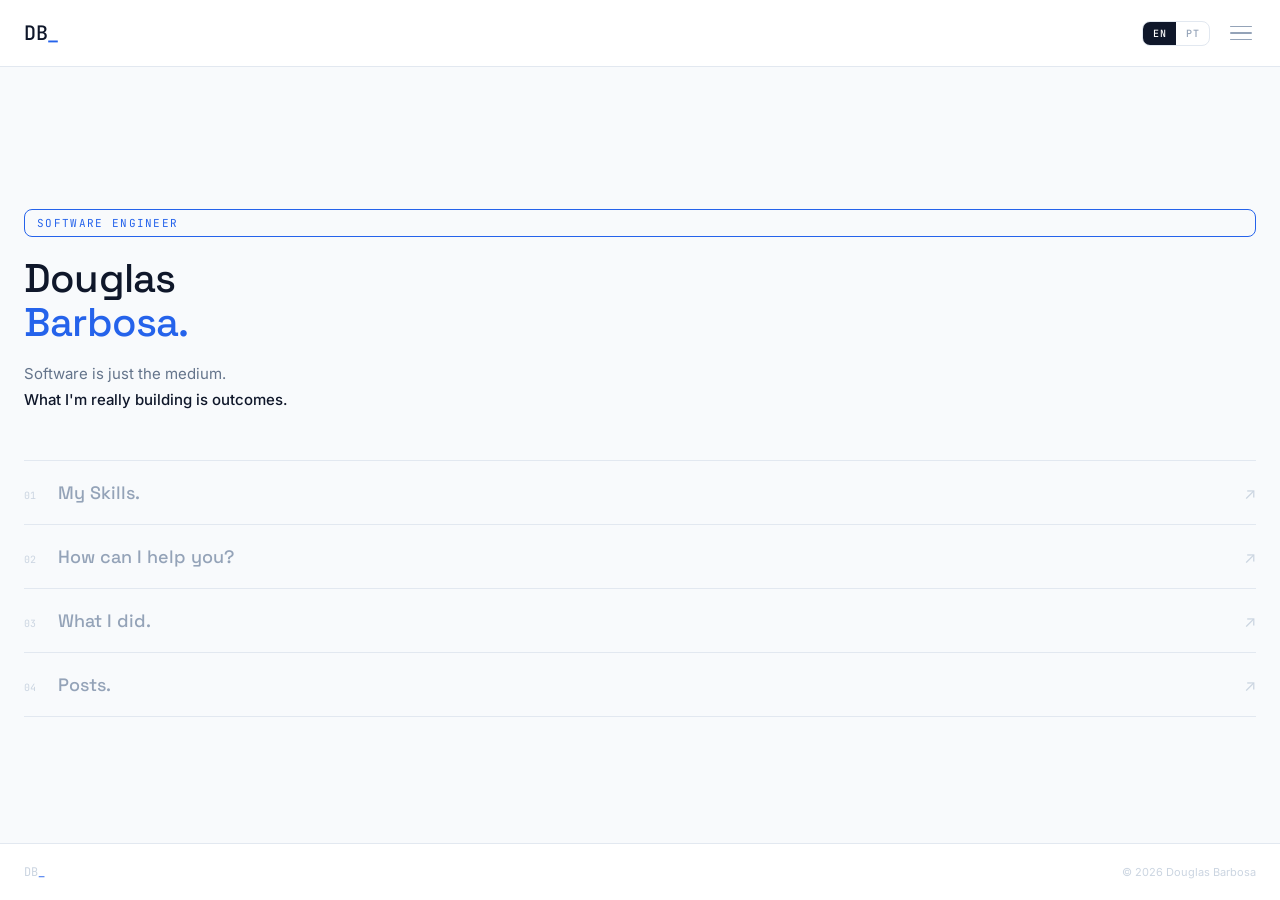
==== douglasbarbosa.com/index.html @ d699b38c "feat: new vresion of site publish - mobile first" ====
<!DOCTYPE html>
<html lang="en">
<head>
  <meta charset="UTF-8" />
  <meta name="viewport" content="width=device-width, initial-scale=1.0" />
  <title>Douglas Barbosa — Software Engineer</title>
  <meta name="description" content="Full Stack Software Engineer. .NET, APIs & Scalable Systems. Based in Dublin, Ireland." />
  <link rel="stylesheet" href="assets/main.css" />
  <style>
    .db-hero { flex: 1; display: flex; flex-direction: column; justify-content: center; padding: 64px 24px 48px; }
    .db-tag  { font-family: var(--font-mono); font-size: 11px; color: var(--blue); letter-spacing: 0.12em; text-transform: uppercase; margin-bottom: 20px; }
    .db-title {
      font-family: var(--font-display);
      font-size: 40px; font-weight: 500; color: var(--navy);
      line-height: 1.1; letter-spacing: -0.02em; margin-bottom: 16px;
    }
    .db-title em { font-style: normal; color: var(--blue); }
    .db-subtitle { font-family: var(--font-body); font-size: 15px; color: var(--gray500); line-height: 1.7; max-width: 300px; margin-bottom: 48px; }
    .db-subtitle em { font-style: normal; color: var(--navy); font-weight: 500; }
    .db-links { display: flex; flex-direction: column; border-top: 1px solid var(--gray200); }
    .db-link-item {
      display: flex; align-items: center; justify-content: space-between;
      padding: 20px 0; border-bottom: 1px solid var(--gray200);
      text-decoration: none; transition: all 0.15s;
    }
    .db-link-item:hover .db-link-phrase { color: var(--navy); }
    .db-link-item:hover .db-link-arrow  { color: var(--blue); transform: translate(3px, -3px); }
    .db-link-left { display: flex; align-items: baseline; gap: 14px; }
    .db-link-num  { font-family: var(--font-mono); font-size: 10px; color: var(--gray300); min-width: 20px; }
    .db-link-phrase { font-family: var(--font-display); font-size: 18px; font-weight: 500; color: var(--gray400); transition: color 0.2s; }
    .db-link-arrow  { font-size: 16px; color: var(--gray300); transition: color 0.2s, transform 0.2s; flex-shrink: 0; }
  </style>
</head>
<body>
<div class="page-wrap">

  <nav class="db-nav">
    <a href="index.html" class="db-logo">DB<span>_</span></a>
    <div class="db-nav-right">
      <div class="db-lang">
        <button data-lang="en" class="active">EN</button>
        <button data-lang="pt">PT</button>
      </div>
      <div class="db-hamburger" id="hamburger"><span></span><span></span><span></span></div>
    </div>
    <div class="db-drawer" id="drawer">
      <a href="skills.html"><span class="db-drawer-num">01</span><span data-i18n="nav.skills">My Skills</span></a>
      <a href="services.html"><span class="db-drawer-num">02</span><span data-i18n="nav.services">How can I help you?</span></a>
      <a href="portfolio.html"><span class="db-drawer-num">03</span><span data-i18n="nav.portfolio">What I did.</span></a>
      <a href="posts.html"><span class="db-drawer-num">04</span><span data-i18n="nav.posts">Posts</span></a>
    </div>
  </nav>

  <div class="db-hero">
    <p class="db-tag" data-i18n="home.role">Software Engineer</p>
    <h1 class="db-title">
      <span data-i18n="home.title1">Douglas</span><br>
      <em data-i18n="home.title2">Barbosa.</em>
    </h1>
    <p class="db-subtitle">
      <span data-i18n="home.subtitle1">Software is just the medium.</span><br>
      <em data-i18n="home.subtitle2">What I'm really building is outcomes.</em>
    </p>

    <div class="db-links">
      <a href="skills.html" class="db-link-item">
        <div class="db-link-left">
          <span class="db-link-num">01</span>
          <span class="db-link-phrase" data-i18n="home.links.0.label">My Skills.</span>
        </div>
        <span class="db-link-arrow">↗</span>
      </a>
      <a href="services.html" class="db-link-item">
        <div class="db-link-left">
          <span class="db-link-num">02</span>
          <span class="db-link-phrase" data-i18n="home.links.1.label">How can I help you?</span>
        </div>
        <span class="db-link-arrow">↗</span>
      </a>
      <a href="portfolio.html" class="db-link-item">
        <div class="db-link-left">
          <span class="db-link-num">03</span>
          <span class="db-link-phrase" data-i18n="home.links.2.label">What I did.</span>
        </div>
        <span class="db-link-arrow">↗</span>
      </a>
      <a href="posts.html" class="db-link-item">
        <div class="db-link-left">
          <span class="db-link-num">04</span>
          <span class="db-link-phrase" data-i18n="home.links.3.label">Posts.</span>
        </div>
        <span class="db-link-arrow">↗</span>
      </a>
    </div>
  </div>

  <footer class="db-footer">
    <span class="db-footer-logo">DB<span>_</span></span>
    <span class="db-footer-copy" data-i18n="footer.copy">© 2026 Douglas Barbosa</span>
  </footer>

</div>
<script src="assets/i18n.js"></script>
</body>
</html>
---- douglasbarbosa.com/assets/main.css ----
@import url('https://fonts.googleapis.com/css2?family=Space+Grotesk:wght@400;500;600&family=Inter:wght@300;400;500&family=JetBrains+Mono:wght@400;500&display=swap');

/* ── RESET ── */
*, *::before, *::after { box-sizing: border-box; margin: 0; padding: 0; }
html { scroll-behavior: smooth; }
body { background: #F8FAFC; font-family: 'Inter', sans-serif; color: #1E293B; -webkit-font-smoothing: antialiased; }
a { text-decoration: none; color: inherit; }

/* ── CSS VARIABLES ── */
:root {
  --navy:   #0F172A;
  --slate:  #1E293B;
  --blue:   #2563EB;
  --cyan:   #06B6D4;
  --gray50: #F8FAFC;
  --gray100:#F1F5F9;
  --gray200:#E2E8F0;
  --gray300:#CBD5E1;
  --gray400:#94A3B8;
  --gray500:#64748B;
  --gray700:#374151;
  --white:  #ffffff;
  --font-mono: 'JetBrains Mono', monospace;
  --font-display: 'Space Grotesk', sans-serif;
  --font-body: 'Inter', sans-serif;
}

/* ── NAV ── */
.db-nav {
  display: flex;
  justify-content: space-between;
  align-items: center;
  padding: 20px 24px;
  background: var(--white);
  border-bottom: 1px solid var(--gray200);
  position: sticky;
  top: 0;
  z-index: 100;
}

.db-logo {
  font-family: var(--font-mono);
  font-size: 20px;
  font-weight: 500;
  color: var(--navy);
  letter-spacing: -0.02em;
}
.db-logo span { color: var(--blue); }

.db-nav-right { display: flex; align-items: center; gap: 16px; }

/* Language toggle */
.db-lang {
  display: flex;
  align-items: center;
  gap: 0;
  border: 1px solid var(--gray200);
  border-radius: 8px;
  overflow: hidden;
}
.db-lang button {
  font-family: var(--font-mono);
  font-size: 10px;
  font-weight: 500;
  padding: 5px 10px;
  border: none;
  background: transparent;
  color: var(--gray400);
  cursor: pointer;
  letter-spacing: 0.05em;
  transition: all 0.15s;
}
.db-lang button.active {
  background: var(--navy);
  color: var(--white);
}

/* Hamburger */
.db-hamburger {
  display: flex;
  flex-direction: column;
  gap: 5px;
  cursor: pointer;
  padding: 4px;
}
.db-hamburger span {
  display: block;
  width: 22px;
  height: 1.5px;
  background: var(--gray400);
  border-radius: 2px;
  transition: background 0.2s;
}
.db-hamburger:hover span { background: var(--navy); }

/* Drawer */
.db-drawer {
  position: fixed;
  top: 61px;
  right: 0;
  width: 220px;
  background: var(--white);
  border-left: 1px solid var(--gray200);
  border-bottom: 1px solid var(--gray200);
  padding: 8px 0;
  display: none;
  z-index: 99;
  box-shadow: 0 8px 24px rgba(15,23,42,0.08);
}
.db-drawer.open { display: block; }
.db-drawer a {
  display: flex;
  align-items: center;
  gap: 12px;
  font-family: var(--font-body);
  font-size: 13px;
  color: var(--gray500);
  padding: 13px 24px;
  border-bottom: 1px solid var(--gray100);
  transition: color 0.15s, background 0.15s;
}
.db-drawer a:last-child { border-bottom: none; }
.db-drawer a:hover { color: var(--navy); background: var(--gray50); }
.db-drawer a.active { color: var(--blue); }
.db-drawer-num {
  font-family: var(--font-mono);
  font-size: 10px;
  color: var(--gray300);
  min-width: 20px;
}

/* Back link */
.db-back {
  font-family: var(--font-body);
  font-size: 13px;
  color: var(--gray500);
  cursor: pointer;
  transition: color 0.15s;
  display: flex;
  align-items: center;
  gap: 6px;
}
.db-back:hover { color: var(--navy); }

/* ── PAGE HEADER ── */
.db-page-label {
  font-family: var(--font-mono);
  font-size: 11px;
  color: var(--blue);
  letter-spacing: 0.12em;
  text-transform: uppercase;
  margin-bottom: 12px;
}
.db-page-title {
  font-family: var(--font-display);
  font-size: 32px;
  font-weight: 500;
  color: var(--navy);
  line-height: 1.15;
  letter-spacing: -0.02em;
  margin-bottom: 8px;
}
.db-page-sub {
  font-family: var(--font-body);
  font-size: 14px;
  color: var(--gray500);
  line-height: 1.7;
  margin-bottom: 40px;
  max-width: 300px;
}

/* ── TAGS ── */
.db-tags { display: flex; flex-wrap: wrap; gap: 8px; }
.db-tag {
  font-family: var(--font-mono);
  font-size: 12px;
  padding: 6px 12px;
  border-radius: 8px;
  border: 1px solid;
}
.db-tag.blue { color: var(--blue); background: rgba(37,99,235,0.07); border-color: rgba(37,99,235,0.2); }
.db-tag.cyan { color: #0891B2; background: rgba(6,182,212,0.07); border-color: rgba(6,182,212,0.2); }
.db-tag.gray { color: var(--gray500); background: var(--gray100); border-color: var(--gray200); }

/* ── FILTERS ── */
.db-filters { display: flex; gap: 8px; flex-wrap: wrap; margin-bottom: 32px; }
.db-filter {
  font-family: var(--font-mono);
  font-size: 12px;
  font-weight: 600;
  padding: 8px 16px;
  border-radius: 8px;
  border: 1.5px solid #334155;
  background: var(--slate);
  color: var(--gray100);
  cursor: pointer;
  transition: all 0.15s;
  letter-spacing: 0.02em;
}
.db-filter:hover { background: #334155; border-color: #475569; color: var(--white); }
.db-filter.active { background: var(--blue); border-color: var(--blue); color: var(--white); }

/* ── CARD GRID ── */
.db-grid {
  display: flex;
  flex-direction: column;
  gap: 1px;
  background: var(--gray200);
  border-radius: 16px;
  overflow: hidden;
  margin-bottom: 24px;
}
.db-card {
  background: var(--white);
  padding: 22px 20px;
  display: flex;
  flex-direction: column;
  gap: 10px;
  transition: background 0.15s;
}
.db-card:hover { background: var(--gray50); }

/* ── STAT ROW ── */
.db-stat-row { display: grid; grid-template-columns: repeat(2, 1fr); gap: 12px; margin-bottom: 40px; }
.db-stat { background: var(--white); border: 1px solid var(--gray200); border-radius: 12px; padding: 18px 16px; }
.db-stat-num { font-family: var(--font-display); font-size: 28px; font-weight: 500; color: var(--navy); line-height: 1; margin-bottom: 4px; }
.db-stat-num span { color: var(--blue); }
.db-stat-label { font-family: var(--font-body); font-size: 12px; color: var(--gray400); line-height: 1.4; }

/* ── DARK SECTION ── */
.db-dark {
  background: var(--navy);
  border-radius: 16px;
  padding: 28px 24px;
  margin-bottom: 32px;
  position: relative;
  overflow: hidden;
}
.db-dark::before {
  content: '';
  position: absolute;
  top: 0; left: 0;
  width: 100%; height: 3px;
  background: linear-gradient(90deg, var(--blue), var(--cyan));
}

/* ── FOOTER ── */
.db-footer {
  padding: 20px 24px;
  background: var(--white);
  border-top: 1px solid var(--gray200);
  display: flex;
  justify-content: space-between;
  align-items: center;
  margin-top: auto;
}
.db-footer-logo { font-family: var(--font-mono); font-size: 12px; color: var(--gray300); }
.db-footer-logo span { color: var(--blue); }
.db-footer-copy { font-family: var(--font-body); font-size: 11px; color: var(--gray300); }

/* ── ADD NOTE ── */
.db-add-note {
  background: var(--white);
  border: 1px dashed var(--gray300);
  border-radius: 16px;
  padding: 22px 20px;
  display: flex;
  align-items: center;
  gap: 14px;
  margin-bottom: 16px;
}
.db-add-text { font-family: var(--font-body); font-size: 13px; color: var(--gray400); line-height: 1.5; }
.db-add-text strong { color: var(--gray500); font-weight: 500; }

/* ── CLOSING BOX ── */
.db-closing {
  background: var(--white);
  border: 1px solid var(--gray200);
  border-radius: 16px;
  padding: 28px 24px;
  position: relative;
  overflow: hidden;
  margin-bottom: 8px;
}
.db-closing::before {
  content: '';
  position: absolute;
  top: 0; left: 0;
  width: 100%; height: 3px;
  background: linear-gradient(90deg, var(--blue), var(--cyan));
}
.db-closing-q { font-family: var(--font-display); font-size: 13px; color: var(--gray400); margin-bottom: 12px; font-style: italic; }
.db-closing-text { font-family: var(--font-body); font-size: 15px; color: var(--navy); line-height: 1.75; }
.db-closing-text em { font-style: normal; color: var(--blue); font-weight: 500; }

/* ── UTILITIES ── */
.content-wrap { flex: 1; padding: 48px 24px 64px; }
.section-divider {
  font-family: var(--font-mono);
  font-size: 11px;
  color: var(--gray400);
  letter-spacing: 0.1em;
  text-transform: uppercase;
  margin-bottom: 16px;
  padding-bottom: 10px;
  border-bottom: 1px solid var(--gray200);
}
.group { margin-bottom: 32px; }
.group-header { display: flex; align-items: center; gap: 10px; margin-bottom: 14px; }
.group-label { font-family: var(--font-mono); font-size: 10px; color: var(--gray400); letter-spacing: 0.1em; text-transform: uppercase; white-space: nowrap; }
.group-line { flex: 1; height: 1px; background: var(--gray200); }

.page-wrap { min-height: 100vh; display: flex; flex-direction: column; }
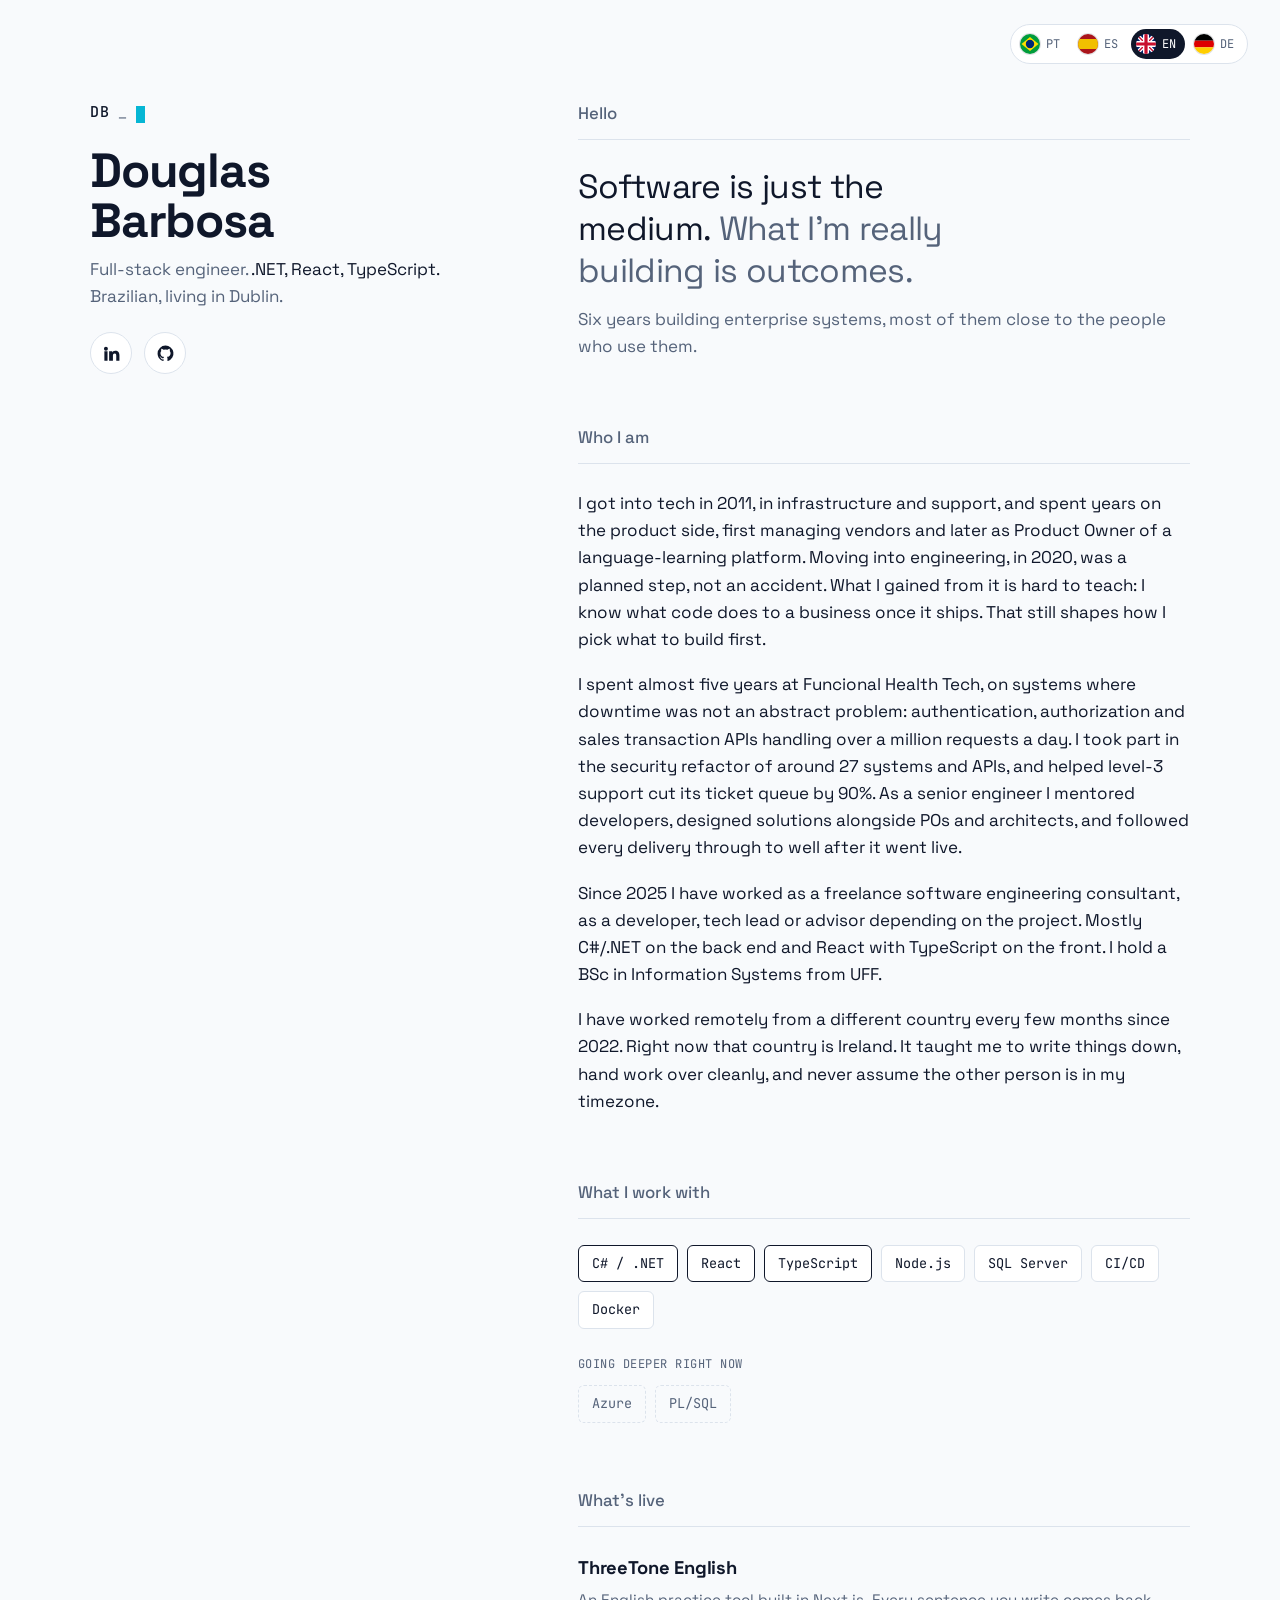
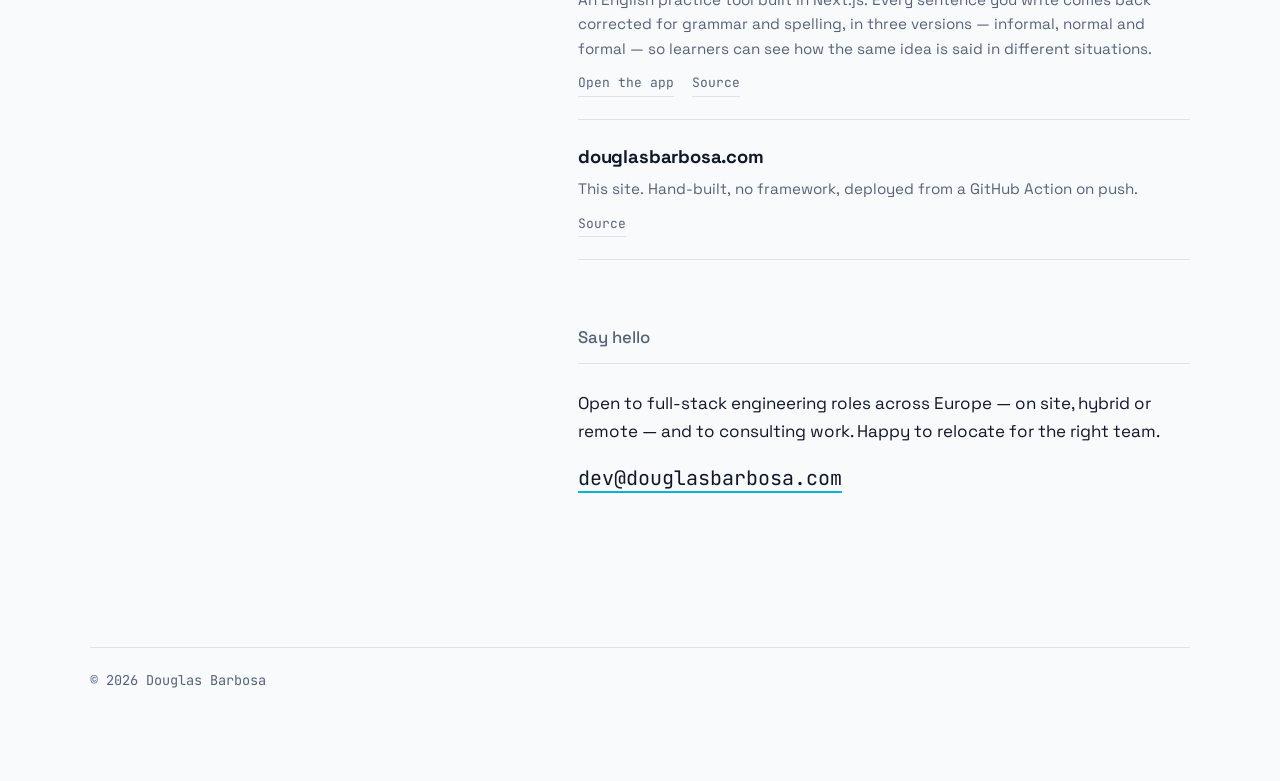
==== commit 53ca9443: "feat: Buildiin a new website - firtst publish" ====
--- a/douglasbarbosa.com/index.html
+++ b/douglasbarbosa.com/index.html
@@ -1,105 +1,407 @@
 <!DOCTYPE html>
-<html lang="en">
+<html lang="en" class="lang-pending">
 <head>
-  <meta charset="UTF-8" />
-  <meta name="viewport" content="width=device-width, initial-scale=1.0" />
-  <title>Douglas Barbosa — Software Engineer</title>
-  <meta name="description" content="Full Stack Software Engineer. .NET, APIs & Scalable Systems. Based in Dublin, Ireland." />
-  <link rel="stylesheet" href="assets/main.css" />
-  <style>
-    .db-hero { flex: 1; display: flex; flex-direction: column; justify-content: center; padding: 64px 24px 48px; }
-    .db-tag  { font-family: var(--font-mono); font-size: 11px; color: var(--blue); letter-spacing: 0.12em; text-transform: uppercase; margin-bottom: 20px; }
-    .db-title {
-      font-family: var(--font-display);
-      font-size: 40px; font-weight: 500; color: var(--navy);
-      line-height: 1.1; letter-spacing: -0.02em; margin-bottom: 16px;
-    }
-    .db-title em { font-style: normal; color: var(--blue); }
-    .db-subtitle { font-family: var(--font-body); font-size: 15px; color: var(--gray500); line-height: 1.7; max-width: 300px; margin-bottom: 48px; }
-    .db-subtitle em { font-style: normal; color: var(--navy); font-weight: 500; }
-    .db-links { display: flex; flex-direction: column; border-top: 1px solid var(--gray200); }
-    .db-link-item {
-      display: flex; align-items: center; justify-content: space-between;
-      padding: 20px 0; border-bottom: 1px solid var(--gray200);
-      text-decoration: none; transition: all 0.15s;
-    }
-    .db-link-item:hover .db-link-phrase { color: var(--navy); }
-    .db-link-item:hover .db-link-arrow  { color: var(--blue); transform: translate(3px, -3px); }
-    .db-link-left { display: flex; align-items: baseline; gap: 14px; }
-    .db-link-num  { font-family: var(--font-mono); font-size: 10px; color: var(--gray300); min-width: 20px; }
-    .db-link-phrase { font-family: var(--font-display); font-size: 18px; font-weight: 500; color: var(--gray400); transition: color 0.2s; }
-    .db-link-arrow  { font-size: 16px; color: var(--gray300); transition: color 0.2s, transform 0.2s; flex-shrink: 0; }
-  </style>
+<meta charset="utf-8">
+<meta name="viewport" content="width=device-width, initial-scale=1">
+<title>Douglas Barbosa — Full-stack engineer</title>
+<meta name="description" content="Full-stack engineer working in .NET, React and TypeScript. Brazilian, based in Dublin. Open to full-stack engineering roles across Europe, and to consulting work.">
+
+<!-- avoids the flash of English before the language script runs -->
+<script>try{document.documentElement.classList.add('lang-pending')}catch(e){}</script>
+<style>.lang-pending body{visibility:hidden}</style>
+<noscript><style>.lang-pending body{visibility:visible}</style></noscript>
+
+<link rel="icon" href="data:image/svg+xml,<svg xmlns='http://www.w3.org/2000/svg' viewBox='0 0 32 32'><rect width='32' height='32' rx='7' fill='%230F172A'/><text x='16' y='22' font-family='monospace' font-size='14' font-weight='700' fill='%2306B6D4' text-anchor='middle'>DB</text></svg>">
+
+<!-- Open Graph: what LinkedIn shows when you post the link. The image must exist at this URL, 1200x630. -->
+<meta property="og:type" content="website">
+<meta property="og:site_name" content="Douglas Barbosa">
+<meta property="og:title" content="Douglas Barbosa — Full-stack engineer">
+<meta property="og:description" content="Software is just the medium. What I'm really building is outcomes.">
+<meta property="og:url" content="https://douglasbarbosa.com/">
+<meta property="og:image" content="https://douglasbarbosa.com/og-cover.png">
+<meta property="og:image:width" content="1200">
+<meta property="og:image:height" content="630">
+<meta name="twitter:card" content="summary_large_image">
+
+<link rel="preconnect" href="https://fonts.googleapis.com">
+<link rel="preconnect" href="https://fonts.gstatic.com" crossorigin>
+<link href="https://fonts.googleapis.com/css2?family=Space+Grotesk:wght@400;500;700&family=JetBrains+Mono:wght@400;500&display=swap" rel="stylesheet">
+
+<style>
+:root{
+  --surface:      #F8FAFC;
+  --surface-deep: #EEF2F6;
+  --card:         #FFFFFF;
+  --navy:         #0F172A;
+  --slate:        #55637A;
+  --line:         #DCE3EC;
+  --accent:       #06B6D4;
+  --btn-bg:       #0F172A;
+  --btn-fg:       #FFFFFF;
+  --ring:         rgba(15,23,42,.12);
+
+  --font-sans: "Space Grotesk", "Manrope", system-ui, sans-serif;
+  --font-mono: "JetBrains Mono", "Space Mono", ui-monospace, monospace;
+  --measure: 62ch;
+}
+@media (prefers-color-scheme: dark){
+  :root{
+    --surface:      #0B1220;
+    --surface-deep: #141F33;
+    --card:         #141F33;
+    --navy:         #E8EEF6;
+    --slate:        #9AA9BF;
+    --line:         #25344D;
+    --accent:       #22D3EE;
+    --btn-bg:       #22D3EE;
+    --btn-fg:       #06202B;
+    --ring:         rgba(232,238,246,.16);
+  }
+}
+*{box-sizing:border-box}
+html{-webkit-text-size-adjust:100%}
+body{
+  margin:0;position:relative;
+  background:var(--surface);color:var(--navy);
+  font-family:var(--font-sans);font-size:17px;line-height:1.6;
+  -webkit-font-smoothing:antialiased;
+}
+a{color:inherit}
+:focus-visible{outline:2px solid var(--accent);outline-offset:3px;border-radius:4px}
+
+/* ---------- language bar, top right ---------- */
+.langbar{
+  position:absolute;top:18px;right:18px;z-index:5;
+  display:flex;gap:4px;padding:4px;
+  background:var(--card);border:1px solid var(--line);border-radius:999px;
+}
+.langbar button{
+  display:flex;align-items:center;gap:6px;
+  border:none;background:none;cursor:pointer;
+  padding:5px 9px 5px 5px;border-radius:999px;
+  font-family:var(--font-mono);font-size:12px;color:var(--slate);
+}
+.langbar button:hover{background:var(--surface-deep);color:var(--navy)}
+.langbar button[aria-pressed="true"]{background:var(--btn-bg);color:var(--btn-fg)}
+.flag{width:20px;height:20px;border-radius:50%;overflow:hidden;flex:none;box-shadow:0 0 0 1px var(--ring)}
+.flag svg{display:block;width:100%;height:100%}
+@media (max-width:420px){
+  .langbar{top:14px;right:12px}
+  .langbar button{padding:5px}
+  .langbar .code{display:none}   /* flags only on very small screens */
+}
+
+/* ---------- layout shell ---------- */
+.shell{max-width:1180px;margin:0 auto;padding:78px 22px 72px}
+
+/* ---------- identity rail ---------- */
+.rail{padding-bottom:34px;border-bottom:1px solid var(--line);margin-bottom:44px}
+.mark{font-family:var(--font-mono);font-size:15px;letter-spacing:.06em;color:var(--slate);display:flex;align-items:center;gap:8px}
+.mark b{color:var(--navy);font-weight:500}
+.caret{width:9px;height:17px;background:var(--accent);display:inline-block;transform:translateY(2px)}
+@media (prefers-reduced-motion:no-preference){
+  .caret{animation:blink 1.4s steps(1) infinite}
+  @keyframes blink{0%,55%{opacity:1}56%,100%{opacity:0}}
+}
+.name{font-size:clamp(2.1rem,8vw,3rem);line-height:1.04;font-weight:700;letter-spacing:-.025em;margin:22px 0 10px}
+.role{color:var(--slate);margin:0 0 22px;max-width:34ch}
+.role em{font-style:normal;color:var(--navy)}
+.tools{display:flex;align-items:center;gap:12px}
+.icon{width:42px;height:42px;display:grid;place-items:center;border:1px solid var(--line);border-radius:50%;background:var(--card);color:var(--navy);transition:border-color .15s,color .15s}
+.icon:hover{border-color:var(--accent);color:var(--accent)}
+.icon svg{width:19px;height:19px;fill:currentColor}
+
+/* ---------- statement ---------- */
+.statement{font-size:clamp(1.35rem,5.2vw,2.1rem);line-height:1.25;letter-spacing:-.02em;max-width:20ch;margin:0 0 14px}
+.statement span{color:var(--slate)}
+.statement-sub{color:var(--slate);max-width:var(--measure);margin:0}
+
+/* ---------- sections ---------- */
+section{margin-top:64px;scroll-margin-top:20px}
+h2{font-size:1.05rem;font-weight:500;margin:0 0 26px;padding-bottom:12px;border-bottom:1px solid var(--line);color:var(--slate)}
+p{max-width:var(--measure)}
+.bio p{margin:0 0 18px}
+.bio p:last-child{margin-bottom:0}
+
+.chips{display:flex;flex-wrap:wrap;gap:9px;padding:0;margin:0;list-style:none}
+.chips li{font-family:var(--font-mono);font-size:13.5px;border:1px solid var(--line);background:var(--card);padding:7px 13px;border-radius:6px}
+.chips li[data-core]{border-color:var(--navy)}
+.chips-label{font-family:var(--font-mono);font-size:12px;letter-spacing:.04em;text-transform:uppercase;color:var(--slate);margin:26px 0 11px}
+.chips-soft li{border-style:dashed;background:none;color:var(--slate)}
+
+.live{list-style:none;padding:0;margin:0}
+.live li{padding:22px 0;border-bottom:1px solid var(--line)}
+.live li:first-child{padding-top:0}
+.live h3{margin:0 0 6px;font-size:1.15rem;font-weight:700;letter-spacing:-.01em}
+.live p{margin:0 0 12px;color:var(--slate);font-size:.95rem}
+.live .links{display:flex;gap:18px;font-family:var(--font-mono);font-size:13px}
+.live .links a{color:var(--slate);text-decoration:none;border-bottom:1px solid var(--line);padding-bottom:2px}
+.live .links a:hover{color:var(--accent);border-color:var(--accent)}
+
+.writing{background:var(--surface-deep);border-radius:10px;padding:26px 24px;border-left:3px solid var(--accent)}
+.writing p{margin:0 0 18px}
+.btn{display:inline-block;background:var(--btn-bg);color:var(--btn-fg);text-decoration:none;padding:12px 22px;border-radius:6px;font-size:.95rem}
+.btn:hover{background:var(--accent);color:var(--btn-fg)}
+
+.contact a.mail{font-family:var(--font-mono);font-size:clamp(.95rem,4vw,1.25rem);text-decoration:none;border-bottom:2px solid var(--accent)}
+.site-footer{margin-top:56px;padding-top:22px;border-top:1px solid var(--line);color:var(--slate);font-size:.85rem;font-family:var(--font-mono)}
+
+/* ---------- tablet ---------- */
+@media (min-width:640px){
+  .shell{padding:88px 40px 80px}
+  .langbar{top:24px;right:32px}
+}
+/* ---------- desktop: two columns, rail sticks ---------- */
+@media (min-width:900px){
+  .shell{display:grid;grid-template-columns:minmax(280px,1fr) minmax(0,1.5fr);gap:80px;padding:100px 40px 90px}
+  .rail{position:sticky;top:70px;align-self:start;border-bottom:none;padding-bottom:0;margin-bottom:0}
+  section:first-child{margin-top:0}
+  .site-footer{grid-column:1 / -1}
+}
+</style>
 </head>
 <body>
-<div class="page-wrap">
-
-  <nav class="db-nav">
-    <a href="index.html" class="db-logo">DB<span>_</span></a>
-    <div class="db-nav-right">
-      <div class="db-lang">
-        <button data-lang="en" class="active">EN</button>
-        <button data-lang="pt">PT</button>
-      </div>
-      <div class="db-hamburger" id="hamburger"><span></span><span></span><span></span></div>
-    </div>
-    <div class="db-drawer" id="drawer">
-      <a href="skills.html"><span class="db-drawer-num">01</span><span data-i18n="nav.skills">My Skills</span></a>
-      <a href="services.html"><span class="db-drawer-num">02</span><span data-i18n="nav.services">How can I help you?</span></a>
-      <a href="portfolio.html"><span class="db-drawer-num">03</span><span data-i18n="nav.portfolio">What I did.</span></a>
-      <a href="posts.html"><span class="db-drawer-num">04</span><span data-i18n="nav.posts">Posts</span></a>
-    </div>
-  </nav>
-
-  <div class="db-hero">
-    <p class="db-tag" data-i18n="home.role">Software Engineer</p>
-    <h1 class="db-title">
-      <span data-i18n="home.title1">Douglas</span><br>
-      <em data-i18n="home.title2">Barbosa.</em>
-    </h1>
-    <p class="db-subtitle">
-      <span data-i18n="home.subtitle1">Software is just the medium.</span><br>
-      <em data-i18n="home.subtitle2">What I'm really building is outcomes.</em>
+
+<!-- ============ language bar Buttons ============ -->
+<nav class="langbar" aria-label="Language">
+  <button type="button" data-lang="pt" aria-label="Português (Brasil)">
+    <span class="flag"><svg viewBox="0 0 20 20"><rect width="20" height="20" fill="#009C3B"/><polygon points="10,3 18.5,10 10,17 1.5,10" fill="#FFDF00"/><circle cx="10" cy="10" r="4.2" fill="#002776"/></svg></span>
+    <span class="code">PT</span>
+  </button>
+  <button type="button" data-lang="es" aria-label="Español">
+    <span class="flag"><svg viewBox="0 0 20 20"><rect width="20" height="20" fill="#AA151B"/><rect y="5" width="20" height="10" fill="#F1BF00"/></svg></span>
+    <span class="code">ES</span>
+  </button>
+  <button type="button" data-lang="en" aria-label="English">
+    <span class="flag"><svg viewBox="0 0 20 20"><rect width="20" height="20" fill="#012169"/><path d="M0,0L20,20M20,0L0,20" stroke="#fff" stroke-width="4"/><path d="M0,0L20,20M20,0L0,20" stroke="#C8102E" stroke-width="1.4"/><path d="M10,0V20M0,10H20" stroke="#fff" stroke-width="6"/><path d="M10,0V20M0,10H20" stroke="#C8102E" stroke-width="3.2"/></svg></span>
+    <span class="code">EN</span>
+  </button>
+  <button type="button" data-lang="de" aria-label="Deutsch">
+    <span class="flag"><svg viewBox="0 0 20 20"><rect width="20" height="6.67" fill="#000"/><rect y="6.67" width="20" height="6.67" fill="#DD0000"/><rect y="13.33" width="20" height="6.67" fill="#FFCE00"/></svg></span>
+    <span class="code">DE</span>
+  </button>
+</nav>
+
+<div class="shell">
+
+  <header class="rail">
+    <div class="mark"><b>DB</b>_<span class="caret" aria-hidden="true"></span></div>
+    <h1 class="name">Douglas<br>Barbosa</h1>
+
+    <p class="role"
+       data-en="Full-stack engineer. <em>.NET, React, TypeScript.</em> Brazilian, living in Dublin."
+       data-pt="Engenheiro full-stack. <em>.NET, React, TypeScript.</em> Brasileiro, morando em Dublin."
+       data-es="Ingeniero full-stack. <em>.NET, React, TypeScript.</em> Brasileño, afincado en Dublín."
+       data-de="Full-Stack Software Engineer. <em>.NET, React, TypeScript.</em> Brasilianer, lebe in Dublin.">
+       Full-stack engineer. <em>.NET, React, TypeScript.</em> Brazilian, living in Dublin.
     </p>
 
-    <div class="db-links">
-      <a href="skills.html" class="db-link-item">
-        <div class="db-link-left">
-          <span class="db-link-num">01</span>
-          <span class="db-link-phrase" data-i18n="home.links.0.label">My Skills.</span>
-        </div>
-        <span class="db-link-arrow">↗</span>
+    <div class="tools">
+      <a class="icon" href="https://www.linkedin.com/in/douglas-dev/" aria-label="LinkedIn" rel="me">
+        <svg viewBox="0 0 24 24"><path d="M4.98 3.5a2.5 2.5 0 11-.02 5 2.5 2.5 0 01.02-5zM3 9h4v12H3zM9 9h3.8v1.7h.05c.53-1 1.83-2.05 3.76-2.05C20.6 8.65 22 11 22 14.4V21h-4v-5.8c0-1.4-.03-3.2-1.95-3.2-1.96 0-2.26 1.53-2.26 3.1V21H9z"/></svg>
       </a>
-      <a href="services.html" class="db-link-item">
-        <div class="db-link-left">
-          <span class="db-link-num">02</span>
-          <span class="db-link-phrase" data-i18n="home.links.1.label">How can I help you?</span>
-        </div>
-        <span class="db-link-arrow">↗</span>
-      </a>
-      <a href="portfolio.html" class="db-link-item">
-        <div class="db-link-left">
-          <span class="db-link-num">03</span>
-          <span class="db-link-phrase" data-i18n="home.links.2.label">What I did.</span>
-        </div>
-        <span class="db-link-arrow">↗</span>
-      </a>
-      <a href="posts.html" class="db-link-item">
-        <div class="db-link-left">
-          <span class="db-link-num">04</span>
-          <span class="db-link-phrase" data-i18n="home.links.3.label">Posts.</span>
-        </div>
-        <span class="db-link-arrow">↗</span>
+      <a class="icon" href="https://github.com/douglassbarbosa" aria-label="GitHub" rel="me">
+        <svg viewBox="0 0 24 24"><path d="M12 2A10 10 0 002 12c0 4.42 2.87 8.17 6.84 9.5.5.09.68-.22.68-.48v-1.7c-2.78.6-3.37-1.34-3.37-1.34-.45-1.16-1.11-1.47-1.11-1.47-.91-.62.07-.6.07-.6 1 .07 1.53 1.03 1.53 1.03.9 1.53 2.34 1.09 2.91.83.09-.65.35-1.09.63-1.34-2.22-.25-4.55-1.11-4.55-4.94 0-1.09.39-1.98 1.03-2.68-.1-.25-.45-1.27.1-2.64 0 0 .84-.27 2.75 1.02a9.5 9.5 0 015 0c1.91-1.29 2.75-1.02 2.75-1.02.55 1.37.2 2.39.1 2.64.64.7 1.03 1.59 1.03 2.68 0 3.84-2.34 4.69-4.57 4.94.36.31.68.92.68 1.85v2.74c0 .27.18.58.69.48A10 10 0 0012 2z"/></svg>
       </a>
     </div>
-  </div>
-
-  <footer class="db-footer">
-    <span class="db-footer-logo">DB<span>_</span></span>
-    <span class="db-footer-copy" data-i18n="footer.copy">© 2026 Douglas Barbosa</span>
-  </footer>
-
+  </header>
+
+  <main class="content">
+
+    <section>
+      <h2 data-en="Hello" data-pt="Olá" data-es="Hola" data-de="Hallo">Hello</h2>
+      <p class="statement"
+         data-en="Software is just the medium. <span>What I'm really building is outcomes.</span>"
+         data-pt="Software é só o meio. <span>O que eu construo de verdade são resultados.</span>"
+         data-es="El software es solo el medio. <span>Lo que realmente construyo son resultados.</span>"
+         data-de="Software ist nur das Mittel. <span>Was ich wirklich baue, sind Ergebnisse.</span>">
+         Software is just the medium. <span>What I'm really building is outcomes.</span>
+      </p>
+      <p class="statement-sub"
+         data-en="Six years building enterprise systems, most of them close to the people who use them."
+         data-pt="Seis anos construindo sistemas corporativos, quase sempre perto de quem usa."
+         data-es="Seis años construyendo sistemas empresariales, casi siempre cerca de quienes los usan."
+         data-de="Sechs Jahre Erfahrung mit Unternehmenssystemen, meist nah an den Menschen, die sie nutzen.">
+         Six years building enterprise systems, most of them close to the people who use them.
+      </p>
+    </section>
+
+    <section class="bio">
+      <h2 data-en="Who I am" data-pt="Quem eu sou" data-es="Quién soy" data-de="Wer ich bin">Who I am</h2>
+
+      <p data-en="I got into tech in 2011, in infrastructure and support, and spent years on the product side, first managing vendors and later as Product Owner of a language-learning platform. Moving into engineering, in 2020, was a planned step, not an accident. What I gained from it is hard to teach: I know what code does to a business once it ships. That still shapes how I pick what to build first."
+        data-pt="Comecei em tecnologia em 2011, com infraestrutura e suporte, e passei anos do lado de produto, primeiro acompanhando fornecedores e depois como Product Owner de uma plataforma de ensino de idiomas. A virada para engenharia, em 2020, foi planejada, não acidental. O que ganhei com isso é difícil de ensinar: eu entendo o que o código faz com o negócio depois que entra no ar. Isso ainda define o que eu escolho construir primeiro."
+        data-es="Empecé en tecnología en 2011, en infraestructura y soporte, y pasé años del lado de producto, primero gestionando proveedores y después como Product Owner de una plataforma de enseñanza de idiomas. Pasar a la ingeniería, en 2020, fue un paso planificado, no un accidente. Lo que gané con eso es difícil de enseñar: sé lo que el código le hace a un negocio una vez que sale a producción. Eso sigue definiendo qué elijo construir primero."
+        data-de="In die IT bin ich 2011 über Infrastruktur und Support eingestiegen und habe danach Jahre auf der Produktseite verbracht, zunächst in der Steuerung von Dienstleistern, später als Product Owner einer Sprachlernplattform. Der Wechsel in die Softwareentwicklung 2020 war ein geplanter Schritt, kein Zufall. Was ich dabei gewonnen habe, lässt sich schwer vermitteln: Ich weiß, was Code im Unternehmen bewirkt, sobald er live ist. Das bestimmt bis heute, was ich zuerst baue.">
+        I got into tech in 2011, in infrastructure and support, and spent years on the product side, first managing vendors and later as Product Owner of a language-learning platform. Moving into engineering, in 2020, was a planned step, not an accident. What I gained from it is hard to teach: I know what code does to a business once it ships. That still shapes how I pick what to build first.
+      </p>
+
+      <p data-en="I spent almost five years at Funcional Health Tech, on systems where downtime was not an abstract problem: authentication, authorization and sales transaction APIs handling over a million requests a day. I took part in the security refactor of around 27 systems and APIs, and helped level-3 support cut its ticket queue by 90%. As a senior engineer I mentored developers, designed solutions alongside POs and architects, and followed every delivery through to well after it went live."
+        data-pt="Passei quase cinco anos na Funcional Health Tech, em sistemas onde indisponibilidade não era um problema abstrato: APIs de autenticação, autorização e transações de venda com mais de 1 milhão de requisições por dia. Participei da refatoração de segurança de cerca de 27 sistemas e APIs e ajudei o suporte N3 a reduzir a fila de chamados em 90%. Como sênior, mentorei desenvolvedores, desenhei soluções junto a POs e arquitetos e acompanhei cada entrega até depois de ir para produção."
+        data-es="Pasé casi cinco años en Funcional Health Tech, en sistemas donde una caída no era un problema abstracto: APIs de autenticación, autorización y transacciones de venta con más de un millón de peticiones al día. Participé en la refactorización de seguridad de unos 27 sistemas y APIs y ayudé al soporte de nivel 3 a reducir su cola de tickets en un 90%. Como sénior, mentoricé a desarrolladores, diseñé soluciones junto a POs y arquitectos y acompañé cada entrega hasta mucho después de su publicación."
+        data-de="Fast fünf Jahre war ich bei Funcional Health Tech, an Systemen, bei denen Ausfallzeiten kein abstraktes Problem waren: APIs für Authentifizierung, Autorisierung und Verkaufstransaktionen mit über einer Million Anfragen pro Tag. Ich war am Security-Refactoring von rund 27 Systemen und APIs beteiligt und habe dem 3rd-Level-Support geholfen, seine Ticket-Warteschlange um 90 % zu reduzieren. Als Senior habe ich Entwickler gementort, Lösungen gemeinsam mit POs und Architekten entworfen und jede Auslieferung bis weit nach dem Go-live begleitet.">
+        I spent almost five years at Funcional Health Tech, on systems where downtime was not an abstract problem: authentication, authorization and sales transaction APIs handling over a million requests a day. I took part in the security refactor of around 27 systems and APIs, and helped level-3 support cut its ticket queue by 90%. As a senior engineer I mentored developers, designed solutions alongside POs and architects, and followed every delivery through to well after it went live.
+      </p>
+
+      <p data-en="Since 2025 I have worked as a freelance software engineering consultant, as a developer, tech lead or advisor depending on the project. Mostly C#/.NET on the back end and React with TypeScript on the front. I hold a BSc in Information Systems from UFF."
+        data-pt="Desde 2025 trabalho como consultor freelancer de engenharia de software, como desenvolvedor, tech lead ou consultor, conforme o projeto. Uso principalmente C#/.NET no back-end e React com TypeScript no front. Sou bacharel em Sistemas de Informação pela UFF."
+        data-es="Desde 2025 trabajo como consultor freelance de ingeniería de software, como desarrollador, tech lead o consultor según el proyecto. Principalmente C#/.NET en el back-end y React con TypeScript en el front. Soy licenciado en Sistemas de Información por la UFF."
+        data-de="Seit 2025 arbeite ich als freiberuflicher Software-Engineering-Berater, je nach Projekt als Entwickler, Tech Lead oder Berater. Vor allem mit C#/.NET im Backend und React mit TypeScript im Frontend. Ich habe einen Bachelor of Science in Information Systems der UFF (Brasilien).">
+        Since 2025 I have worked as a freelance software engineering consultant, as a developer, tech lead or advisor depending on the project. Mostly C#/.NET on the back end and React with TypeScript on the front. I hold a BSc in Information Systems from UFF.
+      </p>
+
+      <p data-en="I have worked remotely from a different country every few months since 2022. Right now that country is Ireland. It taught me to write things down, hand work over cleanly, and never assume the other person is in my timezone."
+        data-pt="Trabalho remoto de um país diferente a cada poucos meses desde 2022. No momento, esse país é a Irlanda. Isso me ensinou a documentar, a passar trabalho adiante de forma limpa e a nunca supor que a outra pessoa está no meu fuso."
+        data-es="Desde 2022 trabajo en remoto desde un país distinto cada pocos meses. Ahora mismo ese país es Irlanda. Eso me enseñó a documentar, a entregar el trabajo de forma limpia y a no dar nunca por hecho que la otra persona está en mi zona horaria."
+        data-de="Seit 2022 arbeite ich remote, alle paar Monate aus einem anderen Land. Im Moment ist das Irland. Dabei habe ich gelernt, Dinge schriftlich festzuhalten, Arbeit sauber zu übergeben und nie davon auszugehen, dass mein Gegenüber in meiner Zeitzone ist.">
+        I have worked remotely from a different country every few months since 2022. Right now that country is Ireland. It taught me to write things down, hand work over cleanly, and never assume the other person is in my timezone.
+      </p>
+    </section>
+
+    <section>
+      <h2 data-en="What I work with" data-pt="Com o que eu trabalho" data-es="Con qué trabajo" data-de="Womit ich arbeite">What I work with</h2>
+      <ul class="chips">
+        <li data-core>C# / .NET</li>
+        <li data-core>React</li>
+        <li data-core>TypeScript</li>
+        <li>Node.js</li>
+        <li>SQL Server</li>
+        <li>CI/CD</li>
+        <li>Docker</li>
+      </ul>
+
+      <p class="chips-label"
+         data-en="Going deeper right now"
+         data-pt="Aprofundando agora"
+         data-es="Profundizando ahora"
+         data-de="Baue ich gerade aus">Going deeper right now</p>
+      <ul class="chips chips-soft">
+        <li>Azure</li>
+        <li>PL/SQL</li>
+      </ul>
+    </section>
+
+    <section>
+      <h2 data-en="What's live" data-pt="No ar" data-es="En línea" data-de="Online">What's live</h2>
+      <ul class="live">
+        <li>
+          <h3>ThreeTone English</h3>
+          <p data-en="An English practice tool built in Next.js. Every sentence you write comes back corrected for grammar and spelling, in three versions — informal, normal and formal — so learners can see how the same idea is said in different situations."
+            data-pt="Uma ferramenta de prática de inglês feita em Next.js. Cada frase que você escreve volta corrigida na gramática e na ortografia, em três versões — informal, normal e formal — para quem está aprendendo ver como a mesma ideia é dita em situações diferentes."
+            data-es="Una herramienta para practicar inglés hecha en Next.js. Cada frase que escribes vuelve corregida en gramática y ortografía, en tres versiones — informal, normal y formal — para que quien aprende vea cómo se dice la misma idea en distintas situaciones."
+            data-de="Ein Tool zum Englischüben, gebaut mit Next.js. Jeder Satz, den man schreibt, kommt in Grammatik und Rechtschreibung korrigiert zurück, und zwar in drei Varianten — informell, normal und formell — damit Lernende sehen, wie sich dieselbe Aussage je nach Situation ausdrückt.">
+            An English practice tool built in Next.js. Every sentence you write comes back corrected for grammar and spelling, in three versions — informal, normal and formal — so learners can see how the same idea is said in different situations.
+          </p>
+          <div class="links">
+            <!-- TODO: URL do app -->
+            <a href="https://english-gpt-tips.vercel.app/" data-en="Open the app" data-pt="Abrir o app" data-es="Abrir la app" data-de="App öffnen">Open the app</a>
+            <!-- TODO: URL do repositório -->
+            <a href="https://github.com/douglassbarbosa/english-gpt-tips" data-en="Source" data-pt="Código" data-es="Código" data-de="Quellcode">Source</a>
+          </div>
+        </li>
+        <li>
+          <h3>douglasbarbosa.com</h3>
+          <p data-en="This site. Hand-built, no framework, deployed from a GitHub Action on push."
+             data-pt="Este site. Feito na mão, sem framework, publicado por uma GitHub Action a cada push."
+             data-es="Este sitio. Hecho a mano, sin framework, publicado con una GitHub Action en cada push."
+             data-de="Diese Website. Von Hand gebaut, ohne Framework, bei jedem Push per GitHub Action deployt.">
+             This site. Hand-built, no framework, deployed from a GitHub Action on push.
+          </p>
+          <div class="links"> 
+            <a href="https://github.com/douglassbarbosa/douglasbarbosa/" data-en="Source" data-pt="Código" data-es="Código" data-de="Quellcode">Source</a>
+          </div>
+        </li>
+      </ul>
+    </section>
+
+    <!-- Reativar quando houver ~1 mês de publicações no LinkedIn -->
+    <!-- <section>
+      <h2 data-en="Where I write" data-pt="Onde eu escrevo" data-es="Dónde escribo" data-de="Wo ich schreibe">Where I write</h2>
+      <div class="writing">
+        <p data-en="I write on LinkedIn about .NET for developers early in their career, what freelance consulting actually involves, and how it works to live and work from a new country every few months."
+           data-pt="Escrevo no LinkedIn sobre .NET para quem está começando na carreira, sobre o que a consultoria freelancer realmente envolve e sobre como funciona viver e trabalhar de um país novo a cada poucos meses."
+           data-es="Escribo en LinkedIn sobre .NET para quienes empiezan en la carrera, sobre lo que implica de verdad la consultoría freelance y sobre cómo es vivir y trabajar desde un país nuevo cada pocos meses."
+           data-de="Auf LinkedIn schreibe ich über .NET für Entwicklerinnen und Entwickler am Anfang ihrer Laufbahn, darüber, was freiberufliche Beratung tatsächlich bedeutet, und darüber, wie es funktioniert, alle paar Monate aus einem neuen Land zu leben und zu arbeiten.">
+           I write on LinkedIn about .NET for developers early in their career, what freelance consulting actually involves, and how it works to live and work from a new country every few months.
+        </p>
+        <a class="btn" href="https://www.linkedin.com/in/douglas-dev/"
+           data-en="Read on LinkedIn" data-pt="Ler no LinkedIn" data-es="Leer en LinkedIn" data-de="Auf LinkedIn lesen">Read on LinkedIn</a>
+      </div>
+    </section> -->
+
+    <section class="contact">
+      <h2 data-en="Say hello" data-pt="Fale comigo" data-es="Escríbeme" data-de="Kontakt">Say hello</h2>
+      <p data-en="Open to full-stack engineering roles across Europe — on site, hybrid or remote — and to consulting work. Happy to relocate for the right team."
+        data-pt="Aberto a vagas de engenharia full-stack em toda a Europa — presencial, híbrido ou remoto — e a trabalhos de consultoria. Disponível para mudar de país pelo time certo."
+        data-es="Abierto a puestos de ingeniería full-stack en toda Europa — presencial, híbrido o remoto — y a trabajos de consultoría. Dispuesto a mudarme de país por el equipo adecuado."
+        data-de="Offen für Full-Stack-Positionen in ganz Europa — vor Ort, hybrid oder remote — sowie für Beratungsprojekte. Für das richtige Team ziehe ich gern um.">
+        Open to full-stack engineering roles across Europe — on site, hybrid or remote — and to consulting work. Happy to relocate for the right team.
+      </p>
+      <p><a class="mail" href="mailto:dev@douglasbarbosa.com">dev@douglasbarbosa.com</a></p>
+    </section>
+
+  </main>
+
+  <footer class="site-footer">© 2026 Douglas Barbosa</footer>
 </div>
-<script src="assets/i18n.js"></script>
+
+<script>
+(function () {
+  var LANGS = { en: 'en', pt: 'pt-BR', es: 'es', de: 'de' };
+
+  var META = {
+    en: {
+      title: "Douglas Barbosa — Full-stack engineer",
+      desc:  "Full-stack engineer working in .NET, React and TypeScript. Brazilian, based in Dublin. Open to full-stack engineering roles across Europe, and to consulting work."
+    },
+    pt: {
+      title: "Douglas Barbosa — Engenheiro full-stack",
+      desc:  "Engenheiro full-stack com .NET, React e TypeScript. Brasileiro, morando em Dublin. Aberto a vagas de engenharia full-stack na Europa e a trabalhos de consultoria."
+    },
+    es: {
+      title: "Douglas Barbosa — Ingeniero full-stack",
+      desc:  "Ingeniero full-stack con .NET, React y TypeScript. Brasileño, afincado en Dublín. Abierto a puestos de ingeniería full-stack en Europa y a trabajos de consultoría."
+    },
+    de: {
+      title: "Douglas Barbosa — Full-Stack Software Engineer",
+      desc:  "Full-Stack Software Engineer mit .NET, React und TypeScript. Brasilianer, lebt in Dublin. Offen für Full-Stack-Positionen in Europa und für Beratungsprojekte."
+    }
+  };
+
+  var buttons = document.querySelectorAll('.langbar button');
+  var nodes   = document.querySelectorAll('[data-en]');
+  var metaDesc = document.querySelector('meta[name="description"]');
+
+  // 1) saved choice, 2) browser language, 3) English
+  var lang = null;
+  try { lang = localStorage.getItem('db-lang'); } catch (e) {}
+  if (!LANGS[lang]) {
+    var nav = (navigator.language || 'en').slice(0, 2).toLowerCase();
+    lang = LANGS[nav] ? nav : 'en';
+  }
+
+  function apply(next) {
+    lang = next;
+    nodes.forEach(function (n) { if (n.dataset[next]) n.innerHTML = n.dataset[next]; });
+    document.documentElement.lang = LANGS[next];
+    if (META[next]) {
+      document.title = META[next].title;
+      if (metaDesc) metaDesc.setAttribute('content', META[next].desc);
+    }
+    buttons.forEach(function (b) { b.setAttribute('aria-pressed', b.dataset.lang === next); });
+    try { localStorage.setItem('db-lang', next); } catch (e) {}
+  }
+
+  function reveal() { document.documentElement.classList.remove('lang-pending'); }
+
+  buttons.forEach(function (b) {
+    b.addEventListener('click', function () { apply(b.dataset.lang); });
+  });
+
+  try { apply(lang); } finally { reveal(); }
+  setTimeout(reveal, 800); // safety net
+})();
+</script>
 </body>
-</html>
+</html>
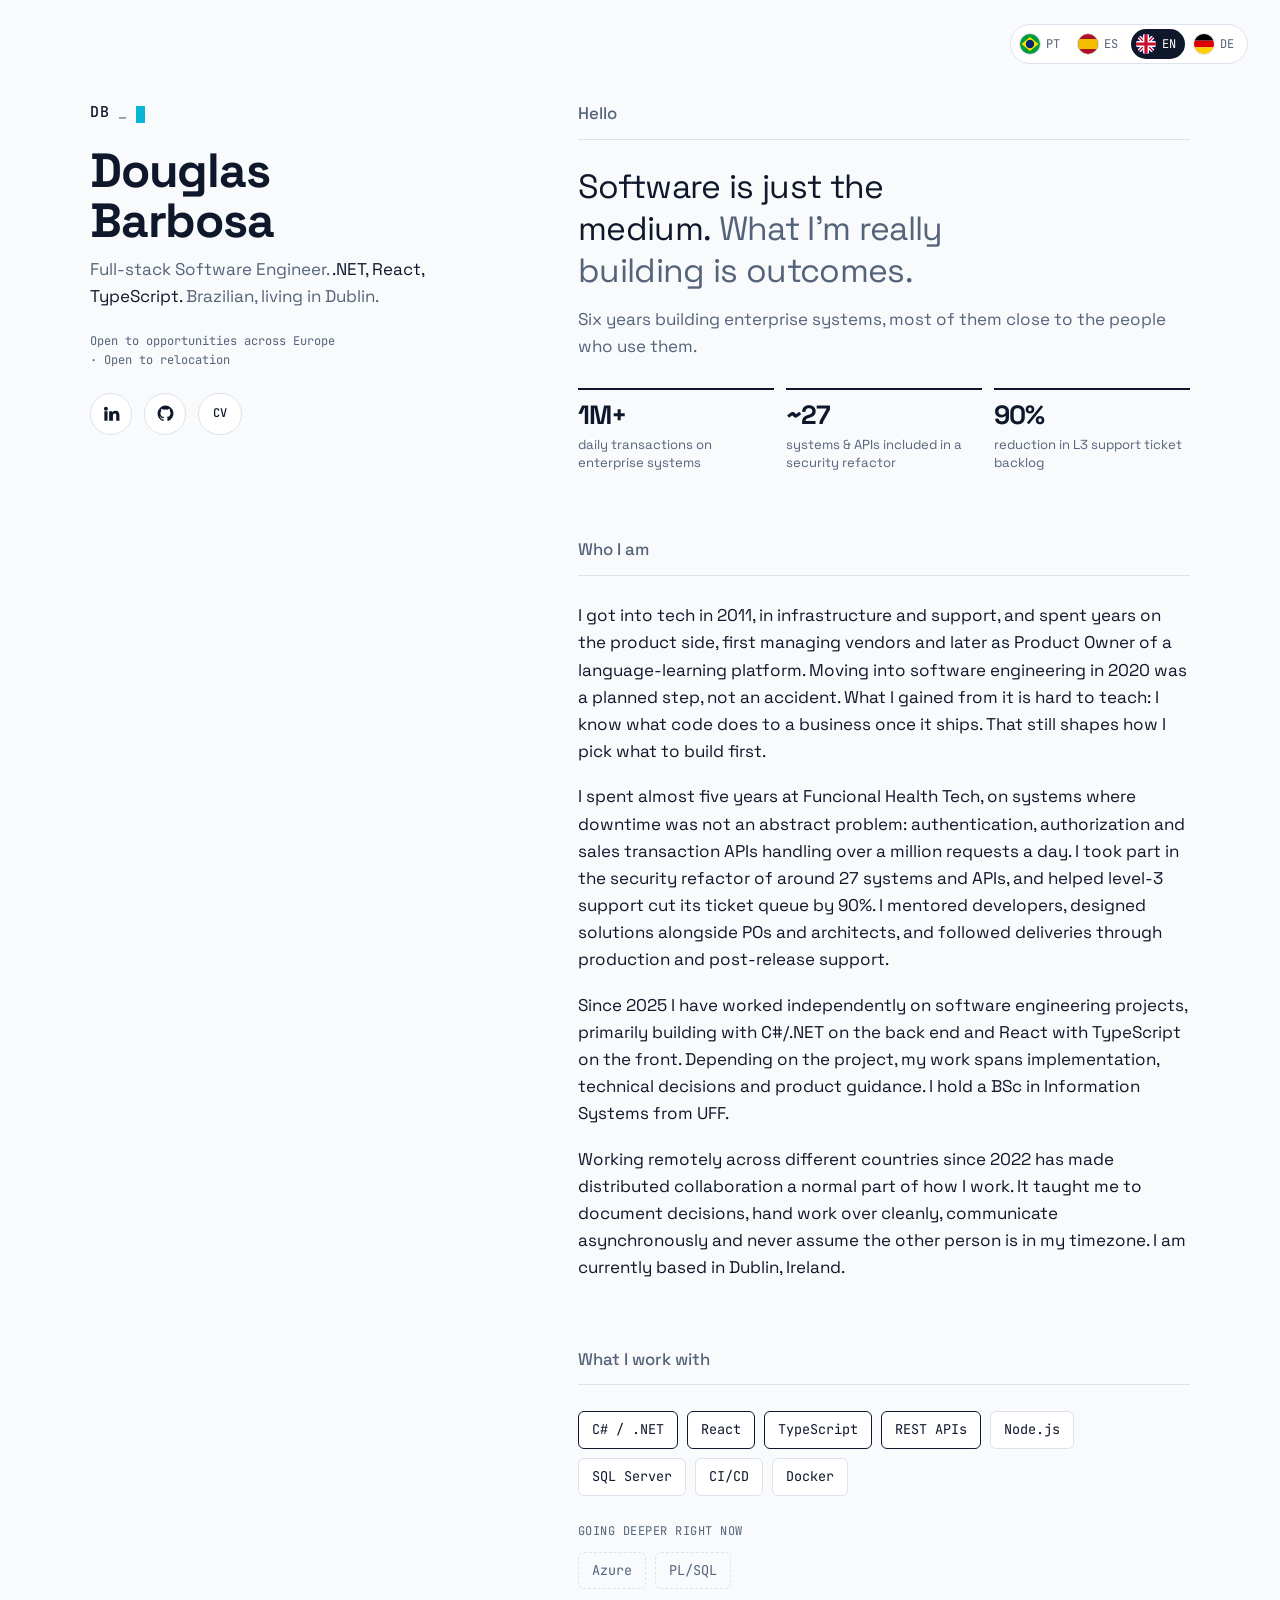
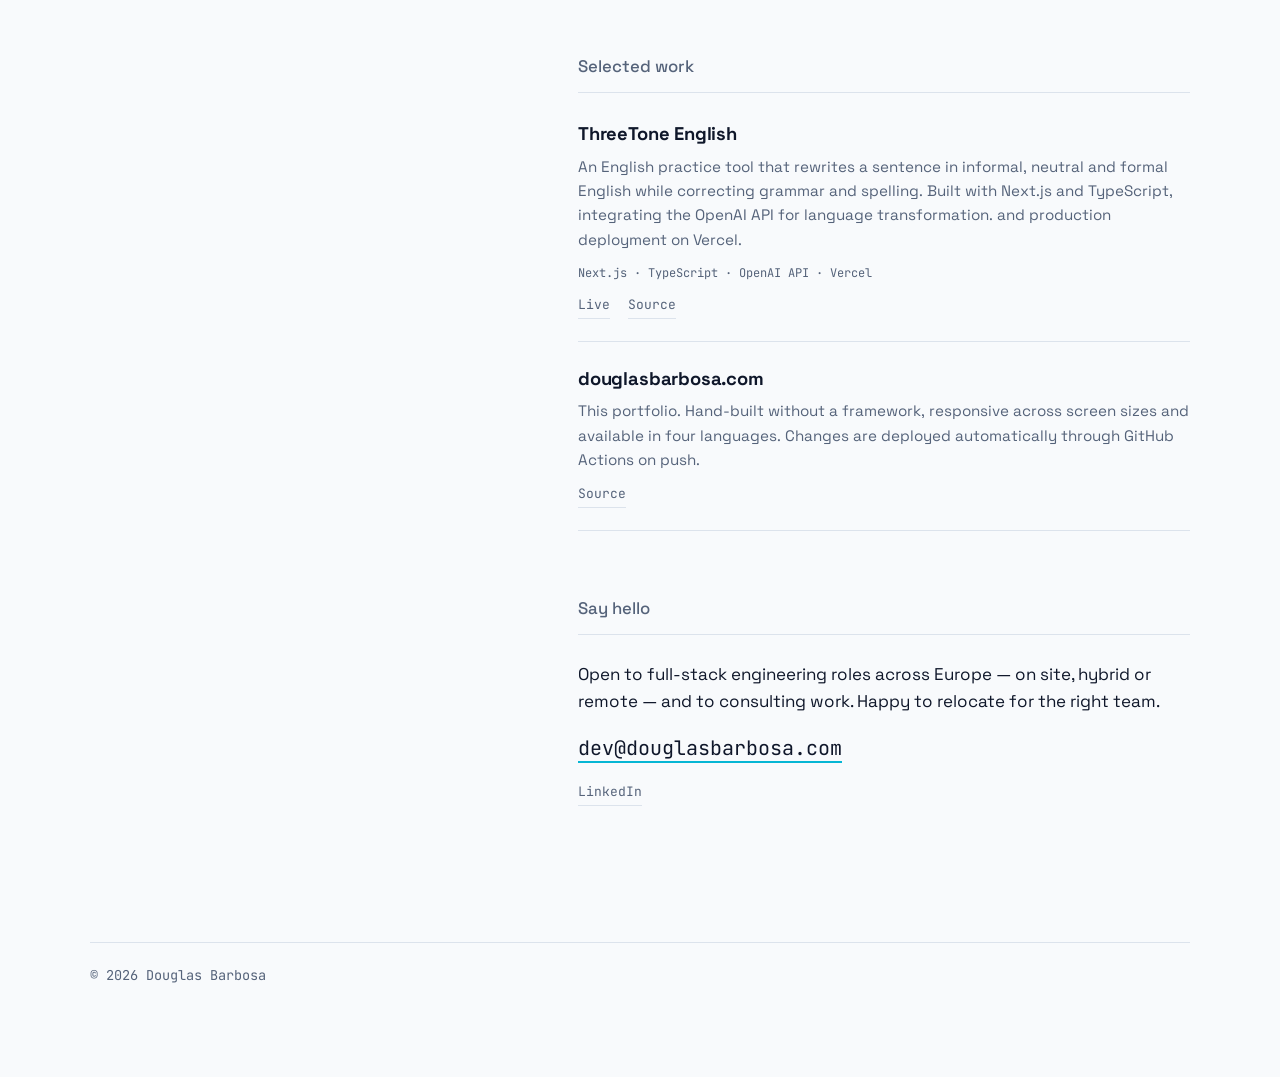
==== commit 45dd06c9: "feat: update content and design to improve the communication." ====
--- a/douglasbarbosa.com/index.html
+++ b/douglasbarbosa.com/index.html
@@ -3,9 +3,8 @@
 <head>
 <meta charset="utf-8">
 <meta name="viewport" content="width=device-width, initial-scale=1">
-<title>Douglas Barbosa — Full-stack engineer</title>
-<meta name="description" content="Full-stack engineer working in .NET, React and TypeScript. Brazilian, based in Dublin. Open to full-stack engineering roles across Europe, and to consulting work.">
-
+<title>Douglas Barbosa — Full-stack Software Engineer</title>
+<meta name="description" content="Full-stack Software Engineer with six years of experience building enterprise systems with .NET, React and TypeScript. Based in Dublin and open to opportunities across Europe.">
 <!-- avoids the flash of English before the language script runs -->
 <script>try{document.documentElement.classList.add('lang-pending')}catch(e){}</script>
 <style>.lang-pending body{visibility:hidden}</style>
@@ -16,7 +15,7 @@
 <!-- Open Graph: what LinkedIn shows when you post the link. The image must exist at this URL, 1200x630. -->
 <meta property="og:type" content="website">
 <meta property="og:site_name" content="Douglas Barbosa">
-<meta property="og:title" content="Douglas Barbosa — Full-stack engineer">
+<meta property="og:title" content="Douglas Barbosa — Full-stack Software Engineer">
 <meta property="og:description" content="Software is just the medium. What I'm really building is outcomes.">
 <meta property="og:url" content="https://douglasbarbosa.com/">
 <meta property="og:image" content="https://douglasbarbosa.com/og-cover.png">
@@ -107,15 +106,111 @@
 .name{font-size:clamp(2.1rem,8vw,3rem);line-height:1.04;font-weight:700;letter-spacing:-.025em;margin:22px 0 10px}
 .role{color:var(--slate);margin:0 0 22px;max-width:34ch}
 .role em{font-style:normal;color:var(--navy)}
+.availability{
+  font-family:var(--font-mono);
+  font-size:12px;
+  line-height:1.6;
+  color:var(--slate);
+  margin:0 0 22px;
+  max-width:36ch;
+}
 .tools{display:flex;align-items:center;gap:12px}
 .icon{width:42px;height:42px;display:grid;place-items:center;border:1px solid var(--line);border-radius:50%;background:var(--card);color:var(--navy);transition:border-color .15s,color .15s}
 .icon:hover{border-color:var(--accent);color:var(--accent)}
 .icon svg{width:19px;height:19px;fill:currentColor}
 
+/* ---------- CV ---------- */
+.cv-link{
+  height:42px;
+  display:flex;
+  align-items:center;
+  justify-content:center;
+  padding:0 14px;
+  border:1px solid var(--line);
+  border-radius:21px;
+  background:var(--card);
+  color:var(--navy);
+  text-decoration:none;
+  font-family:var(--font-mono);
+  font-size:12px;
+  font-weight:500;
+  transition:border-color .15s,color .15s;
+}
+
+.cv-link:hover{
+  border-color:var(--accent);
+  color:var(--accent);
+}
+
 /* ---------- statement ---------- */
 .statement{font-size:clamp(1.35rem,5.2vw,2.1rem);line-height:1.25;letter-spacing:-.02em;max-width:20ch;margin:0 0 14px}
 .statement span{color:var(--slate)}
 .statement-sub{color:var(--slate);max-width:var(--measure);margin:0}
+
+/* ---------- impacts section ---------- */
+.impact{
+  display:grid;
+  grid-template-columns:repeat(3,1fr);
+  gap:12px;
+  margin:28px 0 0;
+}
+
+.impact-item{
+  border-top:2px solid var(--navy);
+  padding-top:12px;
+}
+
+.impact-number{
+  display:block;
+  font-size:1.65rem;
+  line-height:1;
+  font-weight:700;
+  letter-spacing:-.03em;
+  margin-bottom:7px;
+}
+
+.impact-label{
+  display:block;
+  color:var(--slate);
+  font-size:.82rem;
+  line-height:1.4;
+}
+
+@media (max-width:520px){
+  .impact{
+    grid-template-columns:1fr;
+    gap:18px;
+  }
+}
+
+/* ---------- project stack ---------- */
+.project-stack{
+  font-family:var(--font-mono);
+  font-size:12px;
+  color:var(--slate);
+  margin:0 0 12px;
+}
+
+/* ---------- contact links ---------- */
+.contact-links{
+  display:flex;
+  gap:18px;
+  margin-top:18px;
+  font-family:var(--font-mono);
+  font-size:13px;
+}
+
+.contact-links a{
+  color:var(--slate);
+  text-decoration:none;
+  border-bottom:1px solid var(--line);
+  padding-bottom:2px;
+}
+
+.contact-links a:hover{
+  color:var(--accent);
+  border-color:var(--accent);
+}
 
 /* ---------- sections ---------- */
 section{margin-top:64px;scroll-margin-top:20px}
@@ -190,20 +285,29 @@
     <h1 class="name">Douglas<br>Barbosa</h1>
 
     <p class="role"
-       data-en="Full-stack engineer. <em>.NET, React, TypeScript.</em> Brazilian, living in Dublin."
-       data-pt="Engenheiro full-stack. <em>.NET, React, TypeScript.</em> Brasileiro, morando em Dublin."
-       data-es="Ingeniero full-stack. <em>.NET, React, TypeScript.</em> Brasileño, afincado en Dublín."
-       data-de="Full-Stack Software Engineer. <em>.NET, React, TypeScript.</em> Brasilianer, lebe in Dublin.">
-       Full-stack engineer. <em>.NET, React, TypeScript.</em> Brazilian, living in Dublin.
+        data-en="Full-stack Software Engineer. <em>.NET, React, TypeScript.</em> Brazilian, living in Dublin."
+        data-pt="Engenheiro de Software Full-stack. <em>.NET, React, TypeScript.</em> Brasileiro, morando em Dublin."
+        data-es="Ingeniero de Software Full-stack. <em>.NET, React, TypeScript.</em> Brasileño, afincado en Dublín."
+        data-de="Full-Stack Software Engineer. <em>.NET, React, TypeScript.</em> Brasilianer, lebe in Dublin.">
+        Full-stack Software Engineer. <em>.NET, React, TypeScript.</em> Brazilian, living in Dublin.
     </p>
 
+    <p class="availability"
+        data-en="Open to opportunities across Europe · Open to relocation"
+        data-pt="Aberto a oportunidades na Europa · Disponível para relocação"
+        data-es="Abierto a oportunidades en Europa · Disponible para reubicación"
+        data-de="Offen für Positionen in Europa · Umzugsbereit">
+        Open to opportunities across Europe · Open to relocation
+    </p>
+
     <div class="tools">
-      <a class="icon" href="https://www.linkedin.com/in/douglas-dev/" aria-label="LinkedIn" rel="me">
+      <a class="icon" href="https://www.linkedin.com/in/douglasbarbosa-com/" aria-label="LinkedIn" rel="me">
         <svg viewBox="0 0 24 24"><path d="M4.98 3.5a2.5 2.5 0 11-.02 5 2.5 2.5 0 01.02-5zM3 9h4v12H3zM9 9h3.8v1.7h.05c.53-1 1.83-2.05 3.76-2.05C20.6 8.65 22 11 22 14.4V21h-4v-5.8c0-1.4-.03-3.2-1.95-3.2-1.96 0-2.26 1.53-2.26 3.1V21H9z"/></svg>
       </a>
       <a class="icon" href="https://github.com/douglassbarbosa" aria-label="GitHub" rel="me">
         <svg viewBox="0 0 24 24"><path d="M12 2A10 10 0 002 12c0 4.42 2.87 8.17 6.84 9.5.5.09.68-.22.68-.48v-1.7c-2.78.6-3.37-1.34-3.37-1.34-.45-1.16-1.11-1.47-1.11-1.47-.91-.62.07-.6.07-.6 1 .07 1.53 1.03 1.53 1.03.9 1.53 2.34 1.09 2.91.83.09-.65.35-1.09.63-1.34-2.22-.25-4.55-1.11-4.55-4.94 0-1.09.39-1.98 1.03-2.68-.1-.25-.45-1.27.1-2.64 0 0 .84-.27 2.75 1.02a9.5 9.5 0 015 0c1.91-1.29 2.75-1.02 2.75-1.02.55 1.37.2 2.39.1 2.64.64.7 1.03 1.59 1.03 2.68 0 3.84-2.34 4.69-4.57 4.94.36.31.68.92.68 1.85v2.74c0 .27.18.58.69.48A10 10 0 0012 2z"/></svg>
       </a>
+      <a class="cv-link" href="/Douglas-Barbosa-Software-Engineer.pdf" target="_blank" rel="noopener">CV</a>
     </div>
   </header>
 
@@ -225,37 +329,74 @@
          data-de="Sechs Jahre Erfahrung mit Unternehmenssystemen, meist nah an den Menschen, die sie nutzen.">
          Six years building enterprise systems, most of them close to the people who use them.
       </p>
+
+      <div class="impact" role="group" aria-label="Selected professional impact">
+        <div class="impact-item">
+            <span class="impact-number">1M+</span>
+            <span class="impact-label"
+                data-en="daily transactions on enterprise systems"
+                data-pt="transações diárias em sistemas corporativos"
+                data-es="transacciones diarias en sistemas empresariales"
+                data-de="tägliche Transaktionen in Unternehmenssystemen">
+            daily transactions on enterprise systems
+            </span>
+        </div>
+
+        <div class="impact-item">
+            <span class="impact-number">~27</span>
+            <span class="impact-label"
+                data-en="systems & APIs included in a security refactor"
+                data-pt="sistemas e APIs incluídos em uma refatoração de segurança"
+                data-es="sistemas y APIs incluidos en una refactorización de seguridad"
+                data-de="Systeme und APIs in der Sicherheitsrefaktorisierung">
+            systems & APIs included in a security refactor
+            </span>
+        </div>
+
+        <div class="impact-item">
+            <span class="impact-number">90%</span>
+            <span class="impact-label"
+                data-en="reduction in L3 support ticket backlog"
+                data-pt="redução na fila de chamados do suporte N3"
+                data-es="reducción en la cola de tickets de soporte de nivel 3"
+                data-de="Reduzierung der Ticket-Backlog im 3rd-Level-Support">
+                reduction in the L3 support ticket queue
+            </span>
+        </div>
+
+      </div>
     </section>
 
     <section class="bio">
       <h2 data-en="Who I am" data-pt="Quem eu sou" data-es="Quién soy" data-de="Wer ich bin">Who I am</h2>
 
-      <p data-en="I got into tech in 2011, in infrastructure and support, and spent years on the product side, first managing vendors and later as Product Owner of a language-learning platform. Moving into engineering, in 2020, was a planned step, not an accident. What I gained from it is hard to teach: I know what code does to a business once it ships. That still shapes how I pick what to build first."
+      <p data-en="I got into tech in 2011, in infrastructure and support, and spent years on the product side, first managing vendors and later as Product Owner of a language-learning platform. Moving into software engineering in 2020 was a planned step, not an accident. What I gained from it is hard to teach: I know what code does to a business once it ships. That still shapes how I pick what to build first."
         data-pt="Comecei em tecnologia em 2011, com infraestrutura e suporte, e passei anos do lado de produto, primeiro acompanhando fornecedores e depois como Product Owner de uma plataforma de ensino de idiomas. A virada para engenharia, em 2020, foi planejada, não acidental. O que ganhei com isso é difícil de ensinar: eu entendo o que o código faz com o negócio depois que entra no ar. Isso ainda define o que eu escolho construir primeiro."
         data-es="Empecé en tecnología en 2011, en infraestructura y soporte, y pasé años del lado de producto, primero gestionando proveedores y después como Product Owner de una plataforma de enseñanza de idiomas. Pasar a la ingeniería, en 2020, fue un paso planificado, no un accidente. Lo que gané con eso es difícil de enseñar: sé lo que el código le hace a un negocio una vez que sale a producción. Eso sigue definiendo qué elijo construir primero."
         data-de="In die IT bin ich 2011 über Infrastruktur und Support eingestiegen und habe danach Jahre auf der Produktseite verbracht, zunächst in der Steuerung von Dienstleistern, später als Product Owner einer Sprachlernplattform. Der Wechsel in die Softwareentwicklung 2020 war ein geplanter Schritt, kein Zufall. Was ich dabei gewonnen habe, lässt sich schwer vermitteln: Ich weiß, was Code im Unternehmen bewirkt, sobald er live ist. Das bestimmt bis heute, was ich zuerst baue.">
-        I got into tech in 2011, in infrastructure and support, and spent years on the product side, first managing vendors and later as Product Owner of a language-learning platform. Moving into engineering, in 2020, was a planned step, not an accident. What I gained from it is hard to teach: I know what code does to a business once it ships. That still shapes how I pick what to build first.
-      </p>
-
-      <p data-en="I spent almost five years at Funcional Health Tech, on systems where downtime was not an abstract problem: authentication, authorization and sales transaction APIs handling over a million requests a day. I took part in the security refactor of around 27 systems and APIs, and helped level-3 support cut its ticket queue by 90%. As a senior engineer I mentored developers, designed solutions alongside POs and architects, and followed every delivery through to well after it went live."
-        data-pt="Passei quase cinco anos na Funcional Health Tech, em sistemas onde indisponibilidade não era um problema abstrato: APIs de autenticação, autorização e transações de venda com mais de 1 milhão de requisições por dia. Participei da refatoração de segurança de cerca de 27 sistemas e APIs e ajudei o suporte N3 a reduzir a fila de chamados em 90%. Como sênior, mentorei desenvolvedores, desenhei soluções junto a POs e arquitetos e acompanhei cada entrega até depois de ir para produção."
-        data-es="Pasé casi cinco años en Funcional Health Tech, en sistemas donde una caída no era un problema abstracto: APIs de autenticación, autorización y transacciones de venta con más de un millón de peticiones al día. Participé en la refactorización de seguridad de unos 27 sistemas y APIs y ayudé al soporte de nivel 3 a reducir su cola de tickets en un 90%. Como sénior, mentoricé a desarrolladores, diseñé soluciones junto a POs y arquitectos y acompañé cada entrega hasta mucho después de su publicación."
-        data-de="Fast fünf Jahre war ich bei Funcional Health Tech, an Systemen, bei denen Ausfallzeiten kein abstraktes Problem waren: APIs für Authentifizierung, Autorisierung und Verkaufstransaktionen mit über einer Million Anfragen pro Tag. Ich war am Security-Refactoring von rund 27 Systemen und APIs beteiligt und habe dem 3rd-Level-Support geholfen, seine Ticket-Warteschlange um 90 % zu reduzieren. Als Senior habe ich Entwickler gementort, Lösungen gemeinsam mit POs und Architekten entworfen und jede Auslieferung bis weit nach dem Go-live begleitet.">
-        I spent almost five years at Funcional Health Tech, on systems where downtime was not an abstract problem: authentication, authorization and sales transaction APIs handling over a million requests a day. I took part in the security refactor of around 27 systems and APIs, and helped level-3 support cut its ticket queue by 90%. As a senior engineer I mentored developers, designed solutions alongside POs and architects, and followed every delivery through to well after it went live.
-      </p>
-
-      <p data-en="Since 2025 I have worked as a freelance software engineering consultant, as a developer, tech lead or advisor depending on the project. Mostly C#/.NET on the back end and React with TypeScript on the front. I hold a BSc in Information Systems from UFF."
-        data-pt="Desde 2025 trabalho como consultor freelancer de engenharia de software, como desenvolvedor, tech lead ou consultor, conforme o projeto. Uso principalmente C#/.NET no back-end e React com TypeScript no front. Sou bacharel em Sistemas de Informação pela UFF."
-        data-es="Desde 2025 trabajo como consultor freelance de ingeniería de software, como desarrollador, tech lead o consultor según el proyecto. Principalmente C#/.NET en el back-end y React con TypeScript en el front. Soy licenciado en Sistemas de Información por la UFF."
-        data-de="Seit 2025 arbeite ich als freiberuflicher Software-Engineering-Berater, je nach Projekt als Entwickler, Tech Lead oder Berater. Vor allem mit C#/.NET im Backend und React mit TypeScript im Frontend. Ich habe einen Bachelor of Science in Information Systems der UFF (Brasilien).">
-        Since 2025 I have worked as a freelance software engineering consultant, as a developer, tech lead or advisor depending on the project. Mostly C#/.NET on the back end and React with TypeScript on the front. I hold a BSc in Information Systems from UFF.
-      </p>
-
-      <p data-en="I have worked remotely from a different country every few months since 2022. Right now that country is Ireland. It taught me to write things down, hand work over cleanly, and never assume the other person is in my timezone."
-        data-pt="Trabalho remoto de um país diferente a cada poucos meses desde 2022. No momento, esse país é a Irlanda. Isso me ensinou a documentar, a passar trabalho adiante de forma limpa e a nunca supor que a outra pessoa está no meu fuso."
-        data-es="Desde 2022 trabajo en remoto desde un país distinto cada pocos meses. Ahora mismo ese país es Irlanda. Eso me enseñó a documentar, a entregar el trabajo de forma limpia y a no dar nunca por hecho que la otra persona está en mi zona horaria."
-        data-de="Seit 2022 arbeite ich remote, alle paar Monate aus einem anderen Land. Im Moment ist das Irland. Dabei habe ich gelernt, Dinge schriftlich festzuhalten, Arbeit sauber zu übergeben und nie davon auszugehen, dass mein Gegenüber in meiner Zeitzone ist.">
-        I have worked remotely from a different country every few months since 2022. Right now that country is Ireland. It taught me to write things down, hand work over cleanly, and never assume the other person is in my timezone.
+        I got into tech in 2011, in infrastructure and support, and spent years on the product side, first managing vendors and later as Product Owner of a language-learning platform. Moving into software engineering in 2020 was a planned step, not an accident. What I gained from it is hard to teach: I know what code does to a business once it ships. That still shapes how I pick what to build first.
+      </p>
+
+      <p data-en="I spent almost five years at Funcional Health Tech, on systems where downtime was not an abstract problem: authentication, authorization and sales transaction APIs handling over a million requests a day. I took part in the security refactor of around 27 systems and APIs, and helped level-3 support cut its ticket queue by 90%. I mentored developers, designed solutions alongside POs and architects, and followed deliveries through production and post-release support."
+        data-pt="Passei quase cinco anos na Funcional Health Tech, em sistemas onde indisponibilidade não era um problema abstrato: APIs de autenticação, autorização e transações de venda com mais de 1 milhão de requisições por dia. Participei da refatoração de segurança de cerca de 27 sistemas e APIs e ajudei o suporte N3 a reduzir a fila de chamados em 90%. Mentorei desenvolvedores, desenhei soluções junto a POs e arquitetos e acompanhei cada entrega até depois de ir para produção."
+        data-es="Pasé casi cinco años en Funcional Health Tech, en sistemas donde una caída no era un problema abstracto: APIs de autenticación, autorización y transacciones de venta con más de un millón de peticiones al día. Participé en la refactorización de seguridad de unos 27 sistemas y APIs y ayudé al soporte de nivel 3 a reducir su cola de tickets en un 90%. Mentoricé a desarrolladores, diseñé soluciones junto a POs y arquitectos y acompañé cada entrega hasta mucho después de su publicación."
+        data-de="Fast fünf Jahre war ich bei Funcional Health Tech, an Systemen, bei denen Ausfallzeiten kein abstraktes Problem waren: APIs für Authentifizierung, Autorisierung und Verkaufstransaktionen mit über einer Million Anfragen pro Tag. Ich war am Security-Refactoring von rund 27 Systemen und APIs beteiligt und habe dem 3rd-Level-Support geholfen, seine Ticket-Warteschlange um 90 % zu reduzieren. Ich habe Entwickler gementort, Lösungen gemeinsam mit POs und Architekten entworfen und jede Auslieferung bis weit nach dem Go-live begleitet.">
+        I spent almost five years at Funcional Health Tech, on systems where downtime was not an abstract problem: authentication, authorization and sales transaction APIs handling over a million requests a day. I took part in the security refactor of around 27 systems and APIs, and helped level-3 support cut its ticket queue by 90%. I mentored developers, designed solutions alongside POs and architects, and followed deliveries through production and post-release support.
+      </p>
+
+
+      <p data-en="Since 2025 I have worked independently on software engineering projects, primarily building with C#/.NET on the back end and React with TypeScript on the front. Depending on the project, my work spans implementation, technical decisions and product guidance. I hold a BSc in Information Systems from UFF."
+        data-pt="Desde 2025 trabalho de forma independente em projetos de engenharia de software, principalmente com C#/.NET no back-end e React com TypeScript no front. Dependendo do projeto, meu trabalho envolve implementação, decisões técnicas e orientação de produto. Sou bacharel em Sistemas de Informação pela UFF."
+        data-es="Desde 2025 trabajo de forma independiente en proyectos de ingeniería de software, principalmente con C#/.NET en el back-end y React con TypeScript en el front. Según el proyecto, mi trabajo abarca implementación, decisiones técnicas y orientación de producto. Soy licenciado en Sistemas de Información por la UFF."
+        data-de="Seit 2025 arbeite ich selbstständig an Software-Engineering-Projekten, hauptsächlich mit C#/.NET im Backend sowie React und TypeScript im Frontend. Je nach Projekt umfasst meine Arbeit Implementierung, technische Entscheidungen und produktbezogene Beratung. Ich habe einen Bachelor of Science in Information Systems der UFF in Brasilien.">
+        Since 2025 I have worked independently on software engineering projects, primarily building with C#/.NET on the back end and React with TypeScript on the front. Depending on the project, my work spans implementation, technical decisions and product guidance. I hold a BSc in Information Systems from UFF.
+      </p>
+
+      <p data-en="Working remotely across different countries since 2022 has made distributed collaboration a normal part of how I work. It taught me to document decisions, hand work over cleanly, communicate asynchronously and never assume the other person is in my timezone. I am currently based in Dublin, Ireland."
+        data-pt="Trabalhar remotamente em diferentes países desde 2022 tornou a colaboração distribuída uma parte natural da minha forma de trabalhar. Isso me ensinou a documentar decisões, fazer handovers de forma clara, comunicar de maneira assíncrona e nunca assumir que a outra pessoa está no meu fuso horário. Atualmente moro em Dublin, Irlanda."
+        data-es="Trabajar en remoto desde distintos países desde 2022 ha hecho que la colaboración distribuida sea una parte natural de mi forma de trabajar. Me enseñó a documentar decisiones, entregar el trabajo de forma clara, comunicarme de manera asíncrona y no asumir que la otra persona está en mi zona horaria. Actualmente vivo en Dublín, Irlanda."
+        data-de="Die Remote-Arbeit aus verschiedenen Ländern seit 2022 hat verteilte Zusammenarbeit zu einem selbstverständlichen Teil meiner Arbeitsweise gemacht. Dabei habe ich gelernt, Entscheidungen zu dokumentieren, Arbeit sauber zu übergeben, asynchron zu kommunizieren und nie davon auszugehen, dass mein Gegenüber in meiner Zeitzone ist. Derzeit lebe ich in Dublin, Irland.">
+        Working remotely across different countries since 2022 has made distributed collaboration a normal part of how I work. It taught me to document decisions, hand work over cleanly, communicate asynchronously and never assume the other person is in my timezone. I am currently based in Dublin, Ireland.
       </p>
     </section>
 
@@ -265,6 +406,7 @@
         <li data-core>C# / .NET</li>
         <li data-core>React</li>
         <li data-core>TypeScript</li>
+        <li data-core>REST APIs</li>
         <li>Node.js</li>
         <li>SQL Server</li>
         <li>CI/CD</li>
@@ -283,30 +425,54 @@
     </section>
 
     <section>
-      <h2 data-en="What's live" data-pt="No ar" data-es="En línea" data-de="Online">What's live</h2>
+      <h2
+        data-en="Selected work"
+        data-pt="Projetos selecionados"
+        data-es="Proyectos seleccionados"
+        data-de="Ausgewählte Projekte">
+        Selected work
+      </h2>
       <ul class="live">
         <li>
-          <h3>ThreeTone English</h3>
-          <p data-en="An English practice tool built in Next.js. Every sentence you write comes back corrected for grammar and spelling, in three versions — informal, normal and formal — so learners can see how the same idea is said in different situations."
-            data-pt="Uma ferramenta de prática de inglês feita em Next.js. Cada frase que você escreve volta corrigida na gramática e na ortografia, em três versões — informal, normal e formal — para quem está aprendendo ver como a mesma ideia é dita em situações diferentes."
-            data-es="Una herramienta para practicar inglés hecha en Next.js. Cada frase que escribes vuelve corregida en gramática y ortografía, en tres versiones — informal, normal y formal — para que quien aprende vea cómo se dice la misma idea en distintas situaciones."
-            data-de="Ein Tool zum Englischüben, gebaut mit Next.js. Jeder Satz, den man schreibt, kommt in Grammatik und Rechtschreibung korrigiert zurück, und zwar in drei Varianten — informell, normal und formell — damit Lernende sehen, wie sich dieselbe Aussage je nach Situation ausdrückt.">
-            An English practice tool built in Next.js. Every sentence you write comes back corrected for grammar and spelling, in three versions — informal, normal and formal — so learners can see how the same idea is said in different situations.
-          </p>
-          <div class="links">
-            <!-- TODO: URL do app -->
-            <a href="https://english-gpt-tips.vercel.app/" data-en="Open the app" data-pt="Abrir o app" data-es="Abrir la app" data-de="App öffnen">Open the app</a>
-            <!-- TODO: URL do repositório -->
-            <a href="https://github.com/douglassbarbosa/english-gpt-tips" data-en="Source" data-pt="Código" data-es="Código" data-de="Quellcode">Source</a>
-          </div>
+            <h3>ThreeTone English</h3>
+
+            <p
+                data-en="An English practice tool that rewrites a sentence in informal, neutral and formal English while correcting grammar and spelling. Built with Next.js and TypeScript, integrating the OpenAI API for language transformation. and production deployment on Vercel."
+                data-pt="Uma ferramenta de prática de inglês que reescreve uma frase em inglês informal, neutro e formal, corrigindo gramática e ortografia. Desenvolvida com Next.js e TypeScript, integrando a API da OpenAI para transformação de linguagem e publicação em produção na Vercel."
+                data-es="Una herramienta para practicar inglés que reescribe una frase en inglés informal, neutro y formal mientras corrige gramática y ortografía. Desarrollada con Next.js y TypeScript, integrando la API de OpenAI para la transformación del lenguaje y el despliegue en producción en Vercel."
+                data-de="Ein Tool zum Englischüben, das einen Satz in informelles, neutrales und formelles Englisch umschreibt und dabei Grammatik und Rechtschreibung korrigiert. Entwickelt mit Next.js und TypeScript, unter Einbindung der OpenAI-API für Sprachtransformation und Bereitstellung in der Produktion auf Vercel.">
+                An English practice tool that rewrites a sentence in informal, neutral and formal English while correcting grammar and spelling. Built with Next.js and TypeScript, integrating the OpenAI API for language transformation. and production deployment on Vercel.
+            </p>
+
+            <div class="project-stack">
+                Next.js · TypeScript · OpenAI API · Vercel
+            </div>
+
+            <div class="links">
+                <a href="https://english-gpt-tips.vercel.app/"
+                data-en="Live"
+                data-pt="Abrir"
+                data-es="Abrir"
+                data-de="Live">
+                Live
+                </a>
+
+                <a href="https://github.com/douglassbarbosa/english-gpt-tips"
+                data-en="Source"
+                data-pt="Código"
+                data-es="Código"
+                data-de="Quellcode">
+                Source
+                </a>
+            </div>
         </li>
         <li>
           <h3>douglasbarbosa.com</h3>
-          <p data-en="This site. Hand-built, no framework, deployed from a GitHub Action on push."
-             data-pt="Este site. Feito na mão, sem framework, publicado por uma GitHub Action a cada push."
-             data-es="Este sitio. Hecho a mano, sin framework, publicado con una GitHub Action en cada push."
-             data-de="Diese Website. Von Hand gebaut, ohne Framework, bei jedem Push per GitHub Action deployt.">
-             This site. Hand-built, no framework, deployed from a GitHub Action on push.
+          <p data-en="This portfolio. Hand-built without a framework, responsive across screen sizes and available in four languages. Changes are deployed automatically through GitHub Actions on push."
+             data-pt="Este portfólio. Feito à mão, sem framework, responsivo em diferentes tamanhos de tela e disponível em quatro idiomas. As alterações são publicadas automaticamente por GitHub Actions a cada push."
+             data-es="Este portafolio. Hecho a mano, sin framework, responsivo en diferentes tamaños de pantalla y disponible en cuatro idiomas. Los cambios se publican automáticamente mediante GitHub Actions en cada push."
+             data-de="Dieses Portfolio. Von Hand gebaut, ohne Framework, responsiv auf allen Bildschirmgrößen und in vier Sprachen verfügbar. Änderungen werden bei jedem Push automatisch über GitHub Actions bereitgestellt.">
+             This portfolio. Hand-built without a framework, responsive across screen sizes and available in four languages. Changes are deployed automatically through GitHub Actions on push.
           </p>
           <div class="links"> 
             <a href="https://github.com/douglassbarbosa/douglasbarbosa/" data-en="Source" data-pt="Código" data-es="Código" data-de="Quellcode">Source</a>
@@ -325,7 +491,7 @@
            data-de="Auf LinkedIn schreibe ich über .NET für Entwicklerinnen und Entwickler am Anfang ihrer Laufbahn, darüber, was freiberufliche Beratung tatsächlich bedeutet, und darüber, wie es funktioniert, alle paar Monate aus einem neuen Land zu leben und zu arbeiten.">
            I write on LinkedIn about .NET for developers early in their career, what freelance consulting actually involves, and how it works to live and work from a new country every few months.
         </p>
-        <a class="btn" href="https://www.linkedin.com/in/douglas-dev/"
+        <a class="btn" href="https://www.linkedin.com/in/douglasbarbosa-com/"
            data-en="Read on LinkedIn" data-pt="Ler no LinkedIn" data-es="Leer en LinkedIn" data-de="Auf LinkedIn lesen">Read on LinkedIn</a>
       </div>
     </section> -->
@@ -338,7 +504,27 @@
         data-de="Offen für Full-Stack-Positionen in ganz Europa — vor Ort, hybrid oder remote — sowie für Beratungsprojekte. Für das richtige Team ziehe ich gern um.">
         Open to full-stack engineering roles across Europe — on site, hybrid or remote — and to consulting work. Happy to relocate for the right team.
       </p>
-      <p><a class="mail" href="mailto:dev@douglasbarbosa.com">dev@douglasbarbosa.com</a></p>
+      <p>
+        <a class="mail" href="mailto:dev@douglasbarbosa.com">
+            dev@douglasbarbosa.com
+        </a>
+        </p>
+
+        <div class="contact-links">
+        <a href="https://www.linkedin.com/in/douglasbarbosa-com/">
+            LinkedIn
+        </a>
+
+        <!-- <a href="/Douglas-Barbosa-Software-Engineer.pdf"
+            target="_blank"
+            rel="noopener"
+            data-en="View CV"
+            data-pt="Ver CV"
+            data-es="Ver CV"
+            data-de="CV ansehen">
+            View CV
+        </a> -->
+        </div>
     </section>
 
   </main>
@@ -352,20 +538,20 @@
 
   var META = {
     en: {
-      title: "Douglas Barbosa — Full-stack engineer",
-      desc:  "Full-stack engineer working in .NET, React and TypeScript. Brazilian, based in Dublin. Open to full-stack engineering roles across Europe, and to consulting work."
+      title: "Douglas Barbosa — Full-stack Software Engineer",
+      desc: "Full-stack Software Engineer with six years of experience building enterprise systems with .NET, React and TypeScript. Based in Dublin and open to opportunities across Europe."
     },
     pt: {
-      title: "Douglas Barbosa — Engenheiro full-stack",
-      desc:  "Engenheiro full-stack com .NET, React e TypeScript. Brasileiro, morando em Dublin. Aberto a vagas de engenharia full-stack na Europa e a trabalhos de consultoria."
+      title: "Douglas Barbosa — Engenheiro de Software Full-stack",
+      desc: "Engenheiro de Software Full-stack com seis anos de experiência em sistemas corporativos usando .NET, React e TypeScript. Baseado em Dublin e aberto a oportunidades na Europa."
     },
     es: {
-      title: "Douglas Barbosa — Ingeniero full-stack",
-      desc:  "Ingeniero full-stack con .NET, React y TypeScript. Brasileño, afincado en Dublín. Abierto a puestos de ingeniería full-stack en Europa y a trabajos de consultoría."
+      title: "Douglas Barbosa — Ingeniero de Software Full-stack",
+      desc: "Ingeniero de Software Full-stack con seis años de experiencia en sistemas empresariales con .NET, React y TypeScript. Residente en Dublín y abierto a oportunidades en Europa."
     },
     de: {
       title: "Douglas Barbosa — Full-Stack Software Engineer",
-      desc:  "Full-Stack Software Engineer mit .NET, React und TypeScript. Brasilianer, lebt in Dublin. Offen für Full-Stack-Positionen in Europa und für Beratungsprojekte."
+      desc:  "Full-Stack Software Engineer mit sechs Jahren Erfahrung in Unternehmenssystemen mit .NET, React und TypeScript. Lebt in Dublin und ist offen für Positionen in Europa."
     }
   };
 
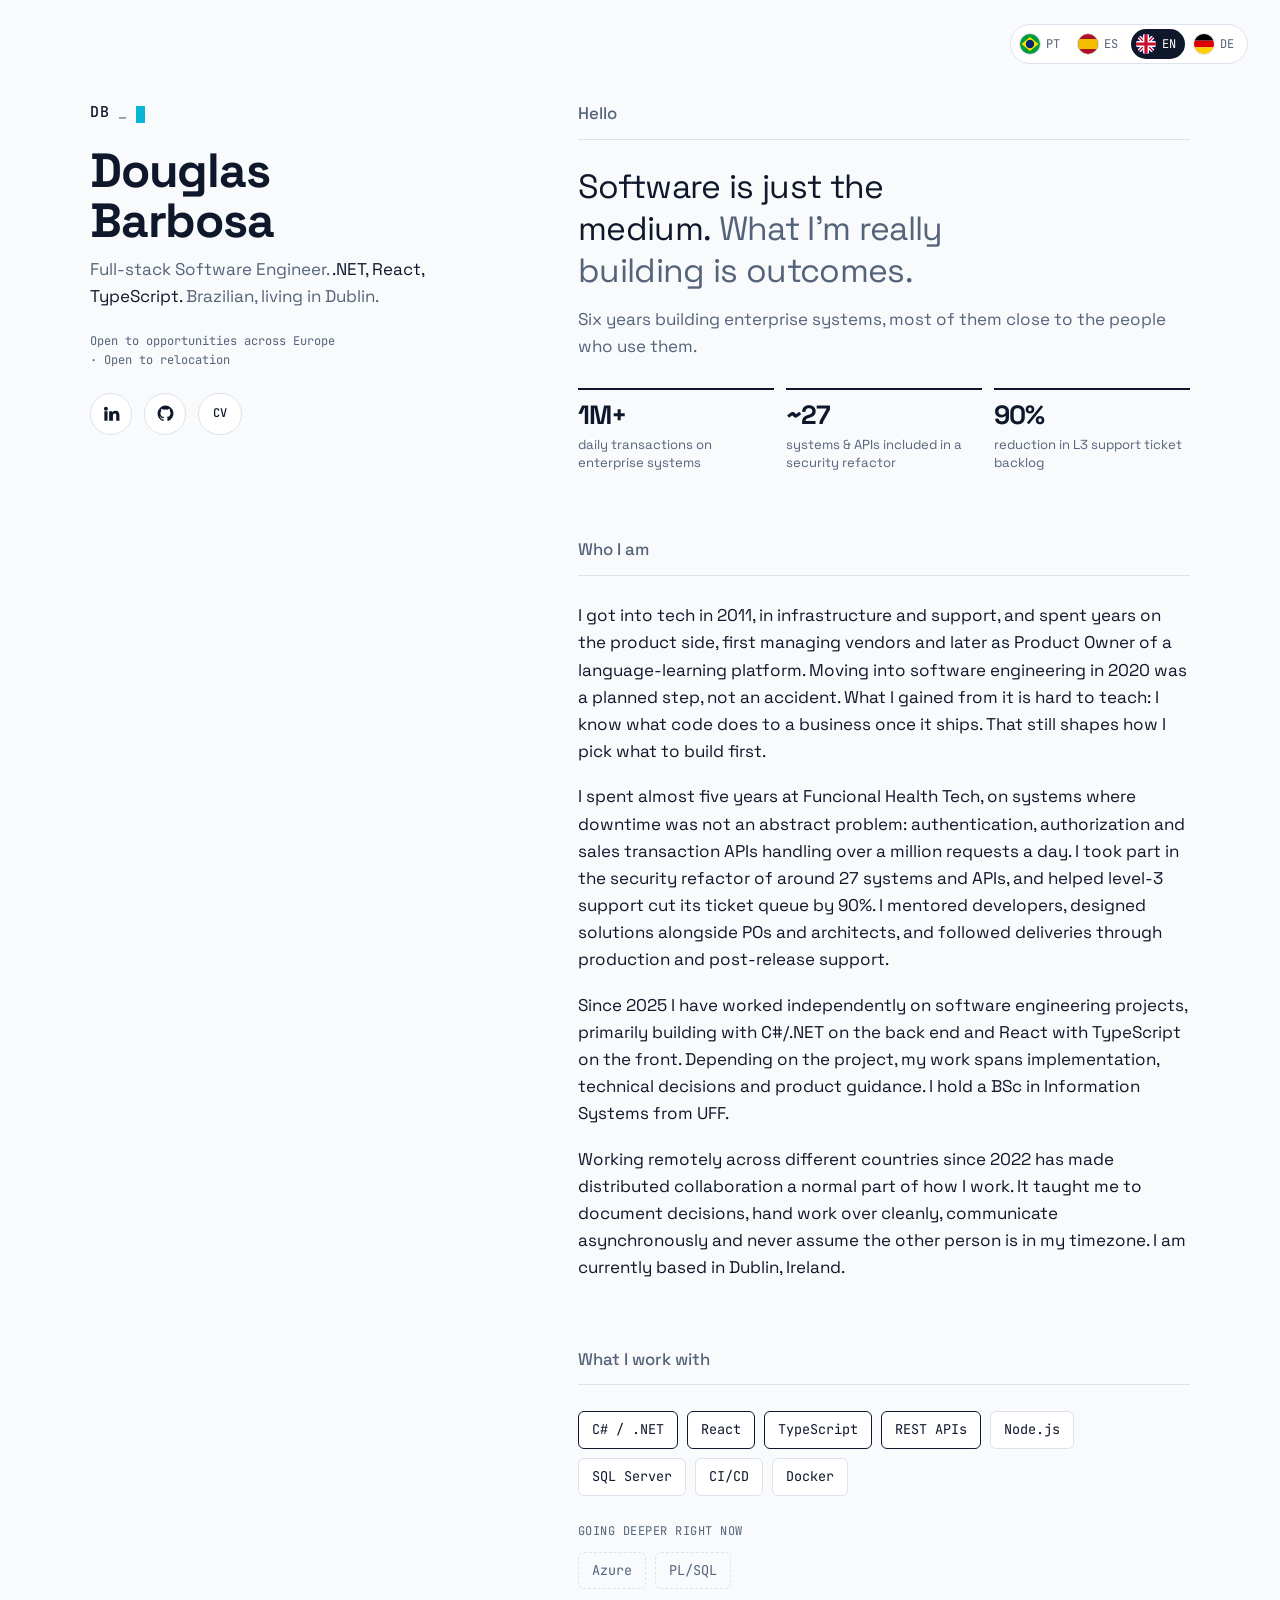
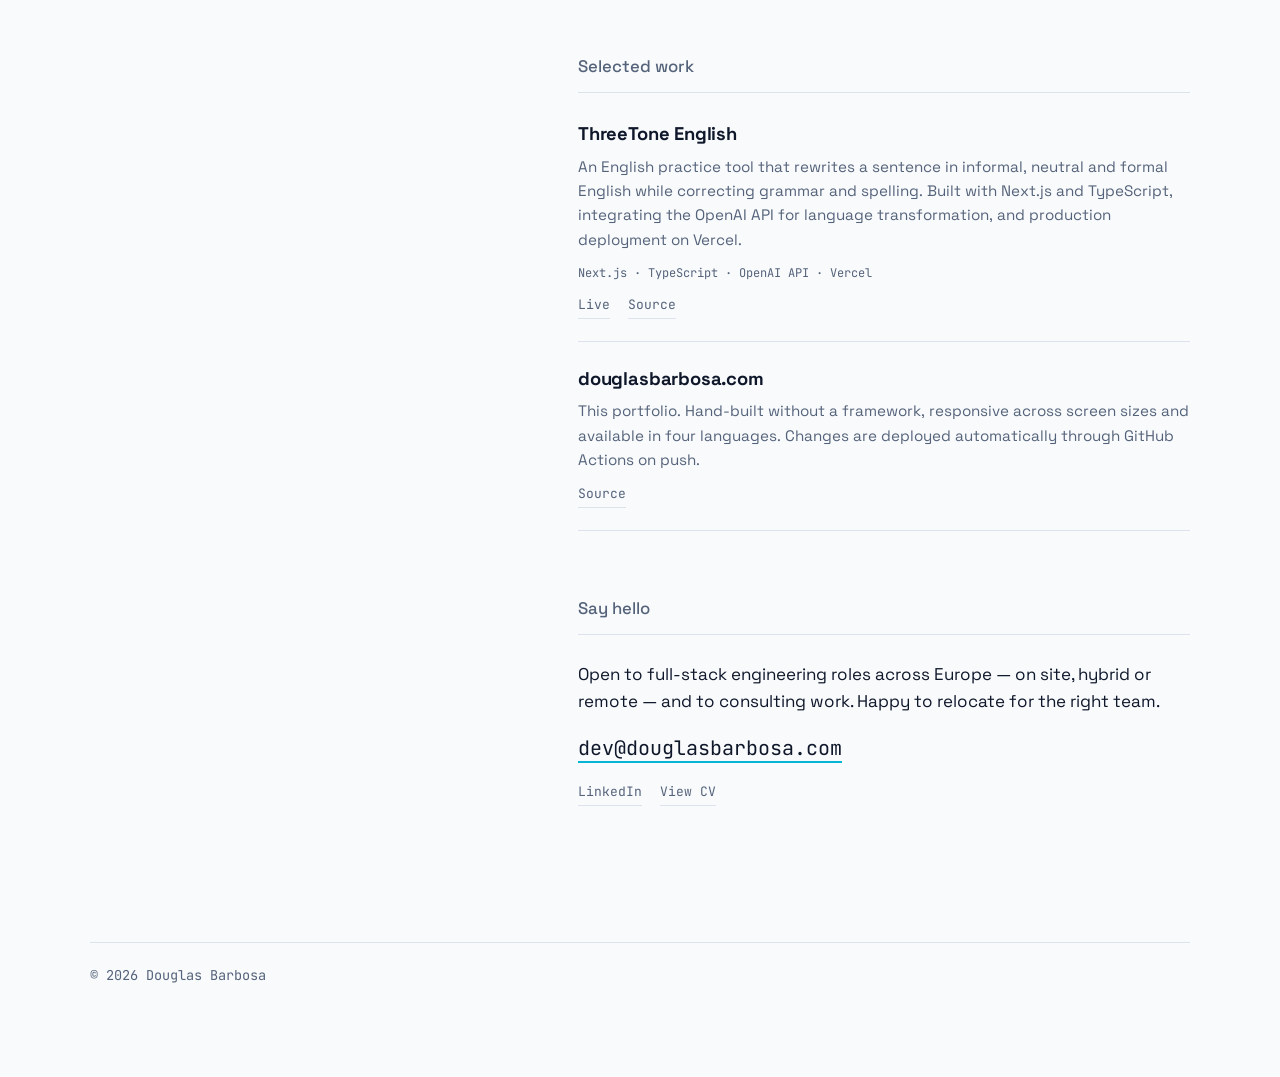
==== commit edfe7cd7: "fix: correct grammar in ThreeTone English description and clean up CV link" ====
--- a/douglasbarbosa.com/index.html
+++ b/douglasbarbosa.com/index.html
@@ -437,7 +437,7 @@
             <h3>ThreeTone English</h3>
 
             <p
-                data-en="An English practice tool that rewrites a sentence in informal, neutral and formal English while correcting grammar and spelling. Built with Next.js and TypeScript, integrating the OpenAI API for language transformation. and production deployment on Vercel."
+                data-en="An English practice tool that rewrites a sentence in informal, neutral and formal English while correcting grammar and spelling. Built with Next.js and TypeScript, integrating the OpenAI API for language transformation, and production deployment on Vercel."
                 data-pt="Uma ferramenta de prática de inglês que reescreve uma frase em inglês informal, neutro e formal, corrigindo gramática e ortografia. Desenvolvida com Next.js e TypeScript, integrando a API da OpenAI para transformação de linguagem e publicação em produção na Vercel."
                 data-es="Una herramienta para practicar inglés que reescribe una frase en inglés informal, neutro y formal mientras corrige gramática y ortografía. Desarrollada con Next.js y TypeScript, integrando la API de OpenAI para la transformación del lenguaje y el despliegue en producción en Vercel."
                 data-de="Ein Tool zum Englischüben, das einen Satz in informelles, neutrales und formelles Englisch umschreibt und dabei Grammatik und Rechtschreibung korrigiert. Entwickelt mit Next.js und TypeScript, unter Einbindung der OpenAI-API für Sprachtransformation und Bereitstellung in der Produktion auf Vercel.">
@@ -449,7 +449,7 @@
             </div>
 
             <div class="links">
-                <a href="https://english-gpt-tips.vercel.app/"
+                <a href="https://three-tone-english.vercel.app/"
                 data-en="Live"
                 data-pt="Abrir"
                 data-es="Abrir"
@@ -457,7 +457,7 @@
                 Live
                 </a>
 
-                <a href="https://github.com/douglassbarbosa/english-gpt-tips"
+                <a href="https://github.com/douglassbarbosa/ThreeTone-English"
                 data-en="Source"
                 data-pt="Código"
                 data-es="Código"
@@ -514,8 +514,7 @@
         <a href="https://www.linkedin.com/in/douglasbarbosa-com/">
             LinkedIn
         </a>
-
-        <!-- <a href="/Douglas-Barbosa-Software-Engineer.pdf"
+        <a href="/Douglas-Barbosa-Software-Engineer.pdf"
             target="_blank"
             rel="noopener"
             data-en="View CV"
@@ -523,7 +522,7 @@
             data-es="Ver CV"
             data-de="CV ansehen">
             View CV
-        </a> -->
+        </a>
         </div>
     </section>
 
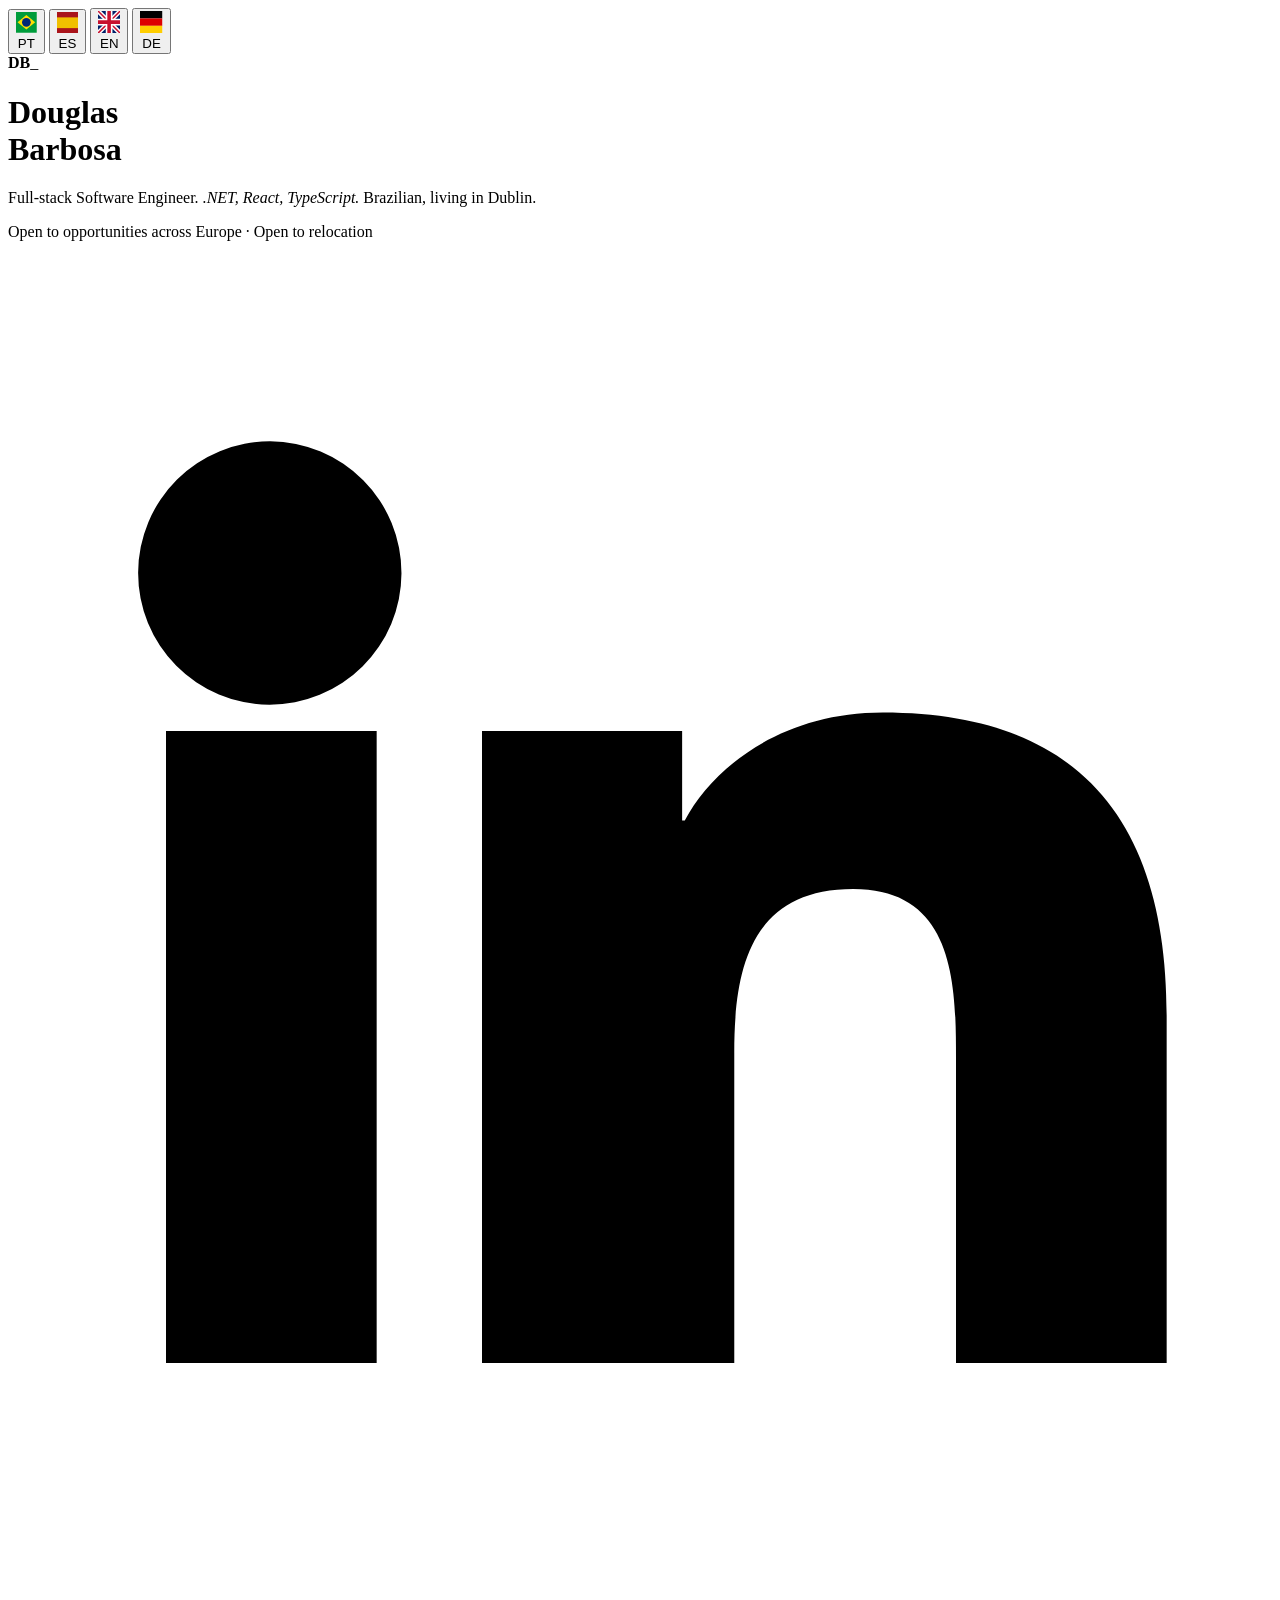
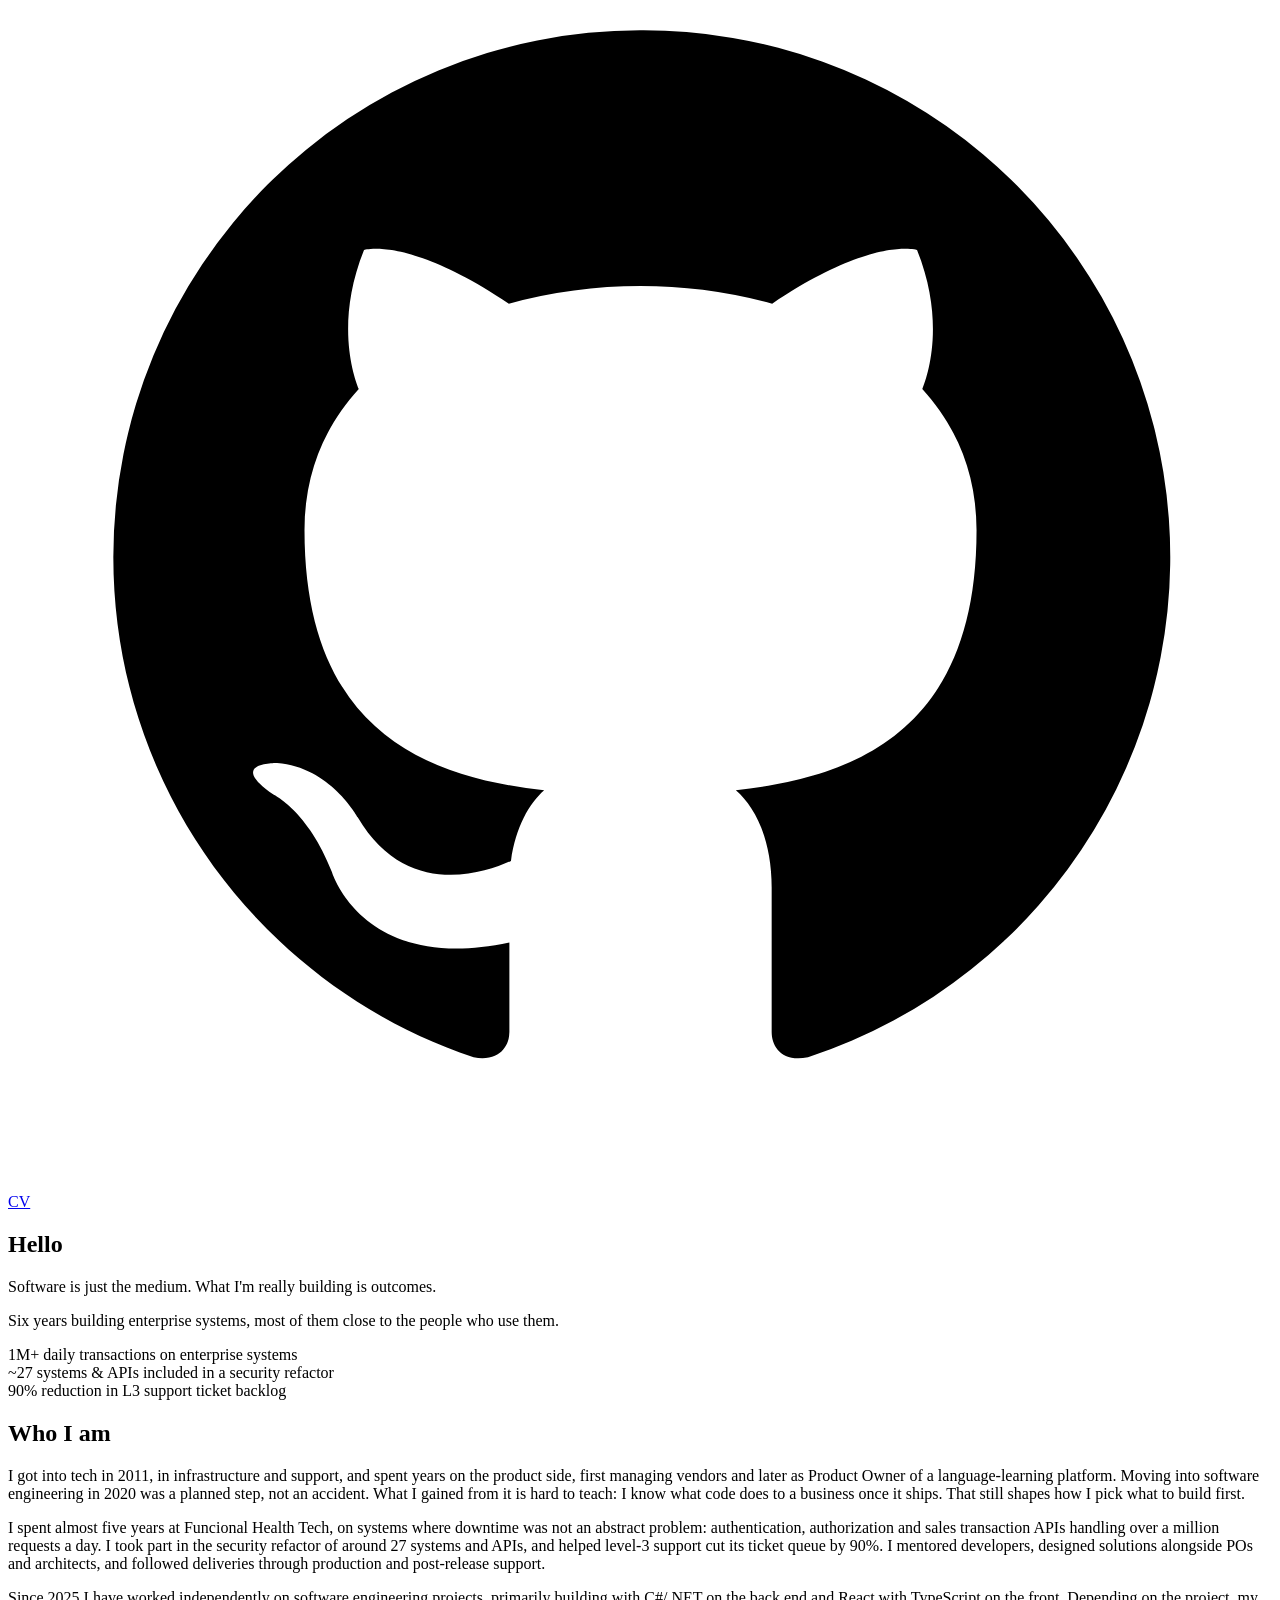
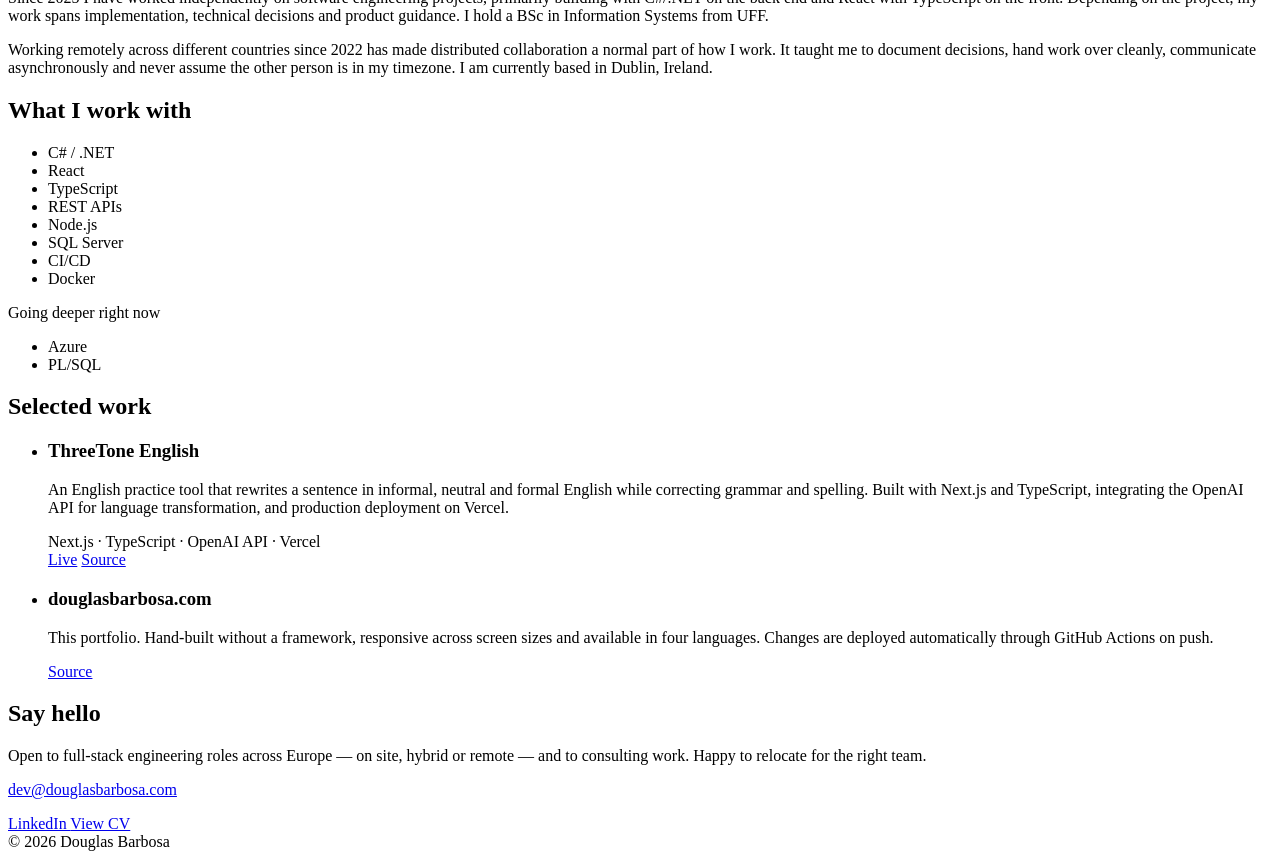
==== commit 3dd835b2: "feat: reorganize folder layout and compress static assets" ====
--- a/douglasbarbosa.com/index.html
+++ b/douglasbarbosa.com/index.html
@@ -27,234 +27,8 @@
 <link rel="preconnect" href="https://fonts.gstatic.com" crossorigin>
 <link href="https://fonts.googleapis.com/css2?family=Space+Grotesk:wght@400;500;700&family=JetBrains+Mono:wght@400;500&display=swap" rel="stylesheet">
 
-<style>
-:root{
-  --surface:      #F8FAFC;
-  --surface-deep: #EEF2F6;
-  --card:         #FFFFFF;
-  --navy:         #0F172A;
-  --slate:        #55637A;
-  --line:         #DCE3EC;
-  --accent:       #06B6D4;
-  --btn-bg:       #0F172A;
-  --btn-fg:       #FFFFFF;
-  --ring:         rgba(15,23,42,.12);
-
-  --font-sans: "Space Grotesk", "Manrope", system-ui, sans-serif;
-  --font-mono: "JetBrains Mono", "Space Mono", ui-monospace, monospace;
-  --measure: 62ch;
-}
-@media (prefers-color-scheme: dark){
-  :root{
-    --surface:      #0B1220;
-    --surface-deep: #141F33;
-    --card:         #141F33;
-    --navy:         #E8EEF6;
-    --slate:        #9AA9BF;
-    --line:         #25344D;
-    --accent:       #22D3EE;
-    --btn-bg:       #22D3EE;
-    --btn-fg:       #06202B;
-    --ring:         rgba(232,238,246,.16);
-  }
-}
-*{box-sizing:border-box}
-html{-webkit-text-size-adjust:100%}
-body{
-  margin:0;position:relative;
-  background:var(--surface);color:var(--navy);
-  font-family:var(--font-sans);font-size:17px;line-height:1.6;
-  -webkit-font-smoothing:antialiased;
-}
-a{color:inherit}
-:focus-visible{outline:2px solid var(--accent);outline-offset:3px;border-radius:4px}
-
-/* ---------- language bar, top right ---------- */
-.langbar{
-  position:absolute;top:18px;right:18px;z-index:5;
-  display:flex;gap:4px;padding:4px;
-  background:var(--card);border:1px solid var(--line);border-radius:999px;
-}
-.langbar button{
-  display:flex;align-items:center;gap:6px;
-  border:none;background:none;cursor:pointer;
-  padding:5px 9px 5px 5px;border-radius:999px;
-  font-family:var(--font-mono);font-size:12px;color:var(--slate);
-}
-.langbar button:hover{background:var(--surface-deep);color:var(--navy)}
-.langbar button[aria-pressed="true"]{background:var(--btn-bg);color:var(--btn-fg)}
-.flag{width:20px;height:20px;border-radius:50%;overflow:hidden;flex:none;box-shadow:0 0 0 1px var(--ring)}
-.flag svg{display:block;width:100%;height:100%}
-@media (max-width:420px){
-  .langbar{top:14px;right:12px}
-  .langbar button{padding:5px}
-  .langbar .code{display:none}   /* flags only on very small screens */
-}
-
-/* ---------- layout shell ---------- */
-.shell{max-width:1180px;margin:0 auto;padding:78px 22px 72px}
-
-/* ---------- identity rail ---------- */
-.rail{padding-bottom:34px;border-bottom:1px solid var(--line);margin-bottom:44px}
-.mark{font-family:var(--font-mono);font-size:15px;letter-spacing:.06em;color:var(--slate);display:flex;align-items:center;gap:8px}
-.mark b{color:var(--navy);font-weight:500}
-.caret{width:9px;height:17px;background:var(--accent);display:inline-block;transform:translateY(2px)}
-@media (prefers-reduced-motion:no-preference){
-  .caret{animation:blink 1.4s steps(1) infinite}
-  @keyframes blink{0%,55%{opacity:1}56%,100%{opacity:0}}
-}
-.name{font-size:clamp(2.1rem,8vw,3rem);line-height:1.04;font-weight:700;letter-spacing:-.025em;margin:22px 0 10px}
-.role{color:var(--slate);margin:0 0 22px;max-width:34ch}
-.role em{font-style:normal;color:var(--navy)}
-.availability{
-  font-family:var(--font-mono);
-  font-size:12px;
-  line-height:1.6;
-  color:var(--slate);
-  margin:0 0 22px;
-  max-width:36ch;
-}
-.tools{display:flex;align-items:center;gap:12px}
-.icon{width:42px;height:42px;display:grid;place-items:center;border:1px solid var(--line);border-radius:50%;background:var(--card);color:var(--navy);transition:border-color .15s,color .15s}
-.icon:hover{border-color:var(--accent);color:var(--accent)}
-.icon svg{width:19px;height:19px;fill:currentColor}
-
-/* ---------- CV ---------- */
-.cv-link{
-  height:42px;
-  display:flex;
-  align-items:center;
-  justify-content:center;
-  padding:0 14px;
-  border:1px solid var(--line);
-  border-radius:21px;
-  background:var(--card);
-  color:var(--navy);
-  text-decoration:none;
-  font-family:var(--font-mono);
-  font-size:12px;
-  font-weight:500;
-  transition:border-color .15s,color .15s;
-}
-
-.cv-link:hover{
-  border-color:var(--accent);
-  color:var(--accent);
-}
-
-/* ---------- statement ---------- */
-.statement{font-size:clamp(1.35rem,5.2vw,2.1rem);line-height:1.25;letter-spacing:-.02em;max-width:20ch;margin:0 0 14px}
-.statement span{color:var(--slate)}
-.statement-sub{color:var(--slate);max-width:var(--measure);margin:0}
-
-/* ---------- impacts section ---------- */
-.impact{
-  display:grid;
-  grid-template-columns:repeat(3,1fr);
-  gap:12px;
-  margin:28px 0 0;
-}
-
-.impact-item{
-  border-top:2px solid var(--navy);
-  padding-top:12px;
-}
-
-.impact-number{
-  display:block;
-  font-size:1.65rem;
-  line-height:1;
-  font-weight:700;
-  letter-spacing:-.03em;
-  margin-bottom:7px;
-}
-
-.impact-label{
-  display:block;
-  color:var(--slate);
-  font-size:.82rem;
-  line-height:1.4;
-}
-
-@media (max-width:520px){
-  .impact{
-    grid-template-columns:1fr;
-    gap:18px;
-  }
-}
-
-/* ---------- project stack ---------- */
-.project-stack{
-  font-family:var(--font-mono);
-  font-size:12px;
-  color:var(--slate);
-  margin:0 0 12px;
-}
-
-/* ---------- contact links ---------- */
-.contact-links{
-  display:flex;
-  gap:18px;
-  margin-top:18px;
-  font-family:var(--font-mono);
-  font-size:13px;
-}
-
-.contact-links a{
-  color:var(--slate);
-  text-decoration:none;
-  border-bottom:1px solid var(--line);
-  padding-bottom:2px;
-}
-
-.contact-links a:hover{
-  color:var(--accent);
-  border-color:var(--accent);
-}
-
-/* ---------- sections ---------- */
-section{margin-top:64px;scroll-margin-top:20px}
-h2{font-size:1.05rem;font-weight:500;margin:0 0 26px;padding-bottom:12px;border-bottom:1px solid var(--line);color:var(--slate)}
-p{max-width:var(--measure)}
-.bio p{margin:0 0 18px}
-.bio p:last-child{margin-bottom:0}
-
-.chips{display:flex;flex-wrap:wrap;gap:9px;padding:0;margin:0;list-style:none}
-.chips li{font-family:var(--font-mono);font-size:13.5px;border:1px solid var(--line);background:var(--card);padding:7px 13px;border-radius:6px}
-.chips li[data-core]{border-color:var(--navy)}
-.chips-label{font-family:var(--font-mono);font-size:12px;letter-spacing:.04em;text-transform:uppercase;color:var(--slate);margin:26px 0 11px}
-.chips-soft li{border-style:dashed;background:none;color:var(--slate)}
-
-.live{list-style:none;padding:0;margin:0}
-.live li{padding:22px 0;border-bottom:1px solid var(--line)}
-.live li:first-child{padding-top:0}
-.live h3{margin:0 0 6px;font-size:1.15rem;font-weight:700;letter-spacing:-.01em}
-.live p{margin:0 0 12px;color:var(--slate);font-size:.95rem}
-.live .links{display:flex;gap:18px;font-family:var(--font-mono);font-size:13px}
-.live .links a{color:var(--slate);text-decoration:none;border-bottom:1px solid var(--line);padding-bottom:2px}
-.live .links a:hover{color:var(--accent);border-color:var(--accent)}
-
-.writing{background:var(--surface-deep);border-radius:10px;padding:26px 24px;border-left:3px solid var(--accent)}
-.writing p{margin:0 0 18px}
-.btn{display:inline-block;background:var(--btn-bg);color:var(--btn-fg);text-decoration:none;padding:12px 22px;border-radius:6px;font-size:.95rem}
-.btn:hover{background:var(--accent);color:var(--btn-fg)}
-
-.contact a.mail{font-family:var(--font-mono);font-size:clamp(.95rem,4vw,1.25rem);text-decoration:none;border-bottom:2px solid var(--accent)}
-.site-footer{margin-top:56px;padding-top:22px;border-top:1px solid var(--line);color:var(--slate);font-size:.85rem;font-family:var(--font-mono)}
-
-/* ---------- tablet ---------- */
-@media (min-width:640px){
-  .shell{padding:88px 40px 80px}
-  .langbar{top:24px;right:32px}
-}
-/* ---------- desktop: two columns, rail sticks ---------- */
-@media (min-width:900px){
-  .shell{display:grid;grid-template-columns:minmax(280px,1fr) minmax(0,1.5fr);gap:80px;padding:100px 40px 90px}
-  .rail{position:sticky;top:70px;align-self:start;border-bottom:none;padding-bottom:0;margin-bottom:0}
-  section:first-child{margin-top:0}
-  .site-footer{grid-column:1 / -1}
-}
-</style>
+<link rel="stylesheet" href="/assets/css/site.css">
+
 </head>
 <body>
 
@@ -307,7 +81,7 @@
       <a class="icon" href="https://github.com/douglassbarbosa" aria-label="GitHub" rel="me">
         <svg viewBox="0 0 24 24"><path d="M12 2A10 10 0 002 12c0 4.42 2.87 8.17 6.84 9.5.5.09.68-.22.68-.48v-1.7c-2.78.6-3.37-1.34-3.37-1.34-.45-1.16-1.11-1.47-1.11-1.47-.91-.62.07-.6.07-.6 1 .07 1.53 1.03 1.53 1.03.9 1.53 2.34 1.09 2.91.83.09-.65.35-1.09.63-1.34-2.22-.25-4.55-1.11-4.55-4.94 0-1.09.39-1.98 1.03-2.68-.1-.25-.45-1.27.1-2.64 0 0 .84-.27 2.75 1.02a9.5 9.5 0 015 0c1.91-1.29 2.75-1.02 2.75-1.02.55 1.37.2 2.39.1 2.64.64.7 1.03 1.59 1.03 2.68 0 3.84-2.34 4.69-4.57 4.94.36.31.68.92.68 1.85v2.74c0 .27.18.58.69.48A10 10 0 0012 2z"/></svg>
       </a>
-      <a class="cv-link" href="/Douglas-Barbosa-Software-Engineer.pdf" target="_blank" rel="noopener">CV</a>
+      <a class="cv-link" href="/assets/pdf/Douglas-Barbosa-Software-Engineer.pdf" target="_blank" rel="noopener">CV</a>
     </div>
   </header>
 
@@ -514,7 +288,7 @@
         <a href="https://www.linkedin.com/in/douglasbarbosa-com/">
             LinkedIn
         </a>
-        <a href="/Douglas-Barbosa-Software-Engineer.pdf"
+        <a href="/assets/pdf/Douglas-Barbosa-Software-Engineer.pdf"
             target="_blank"
             rel="noopener"
             data-en="View CV"
